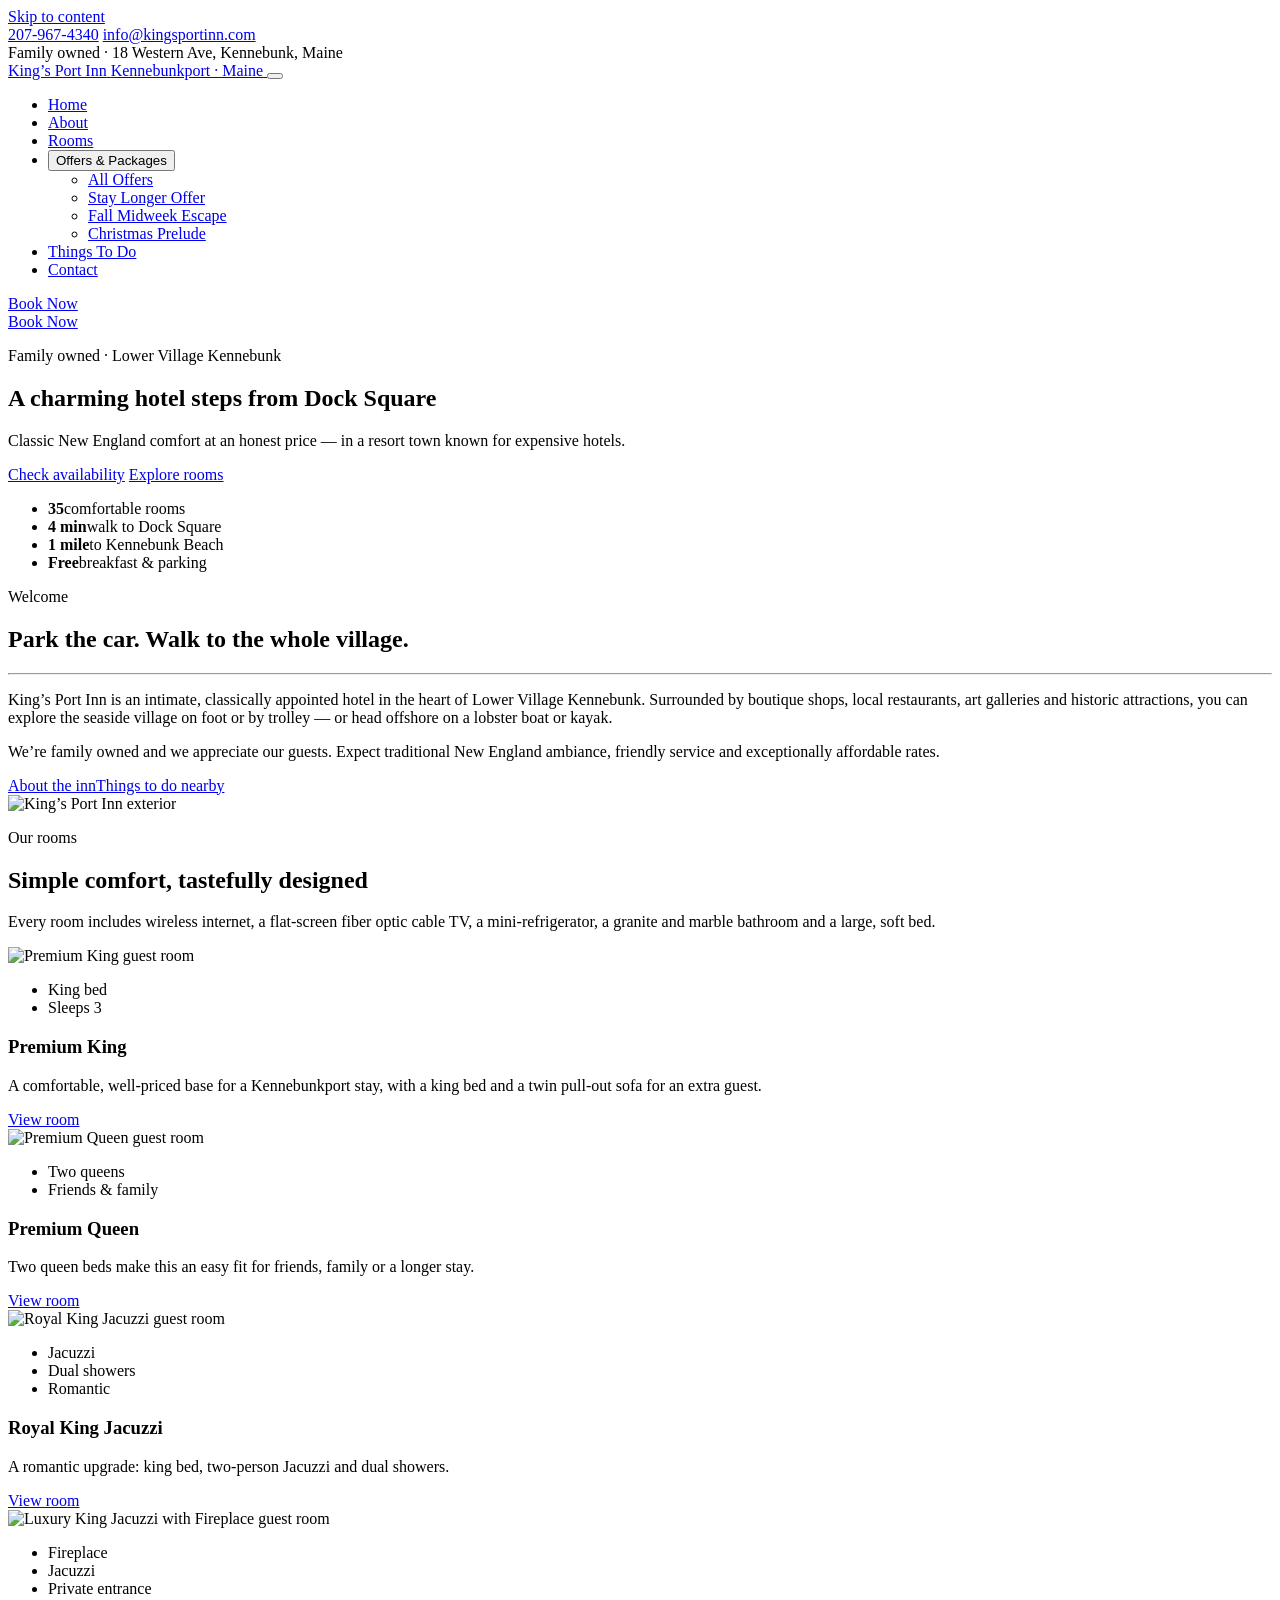
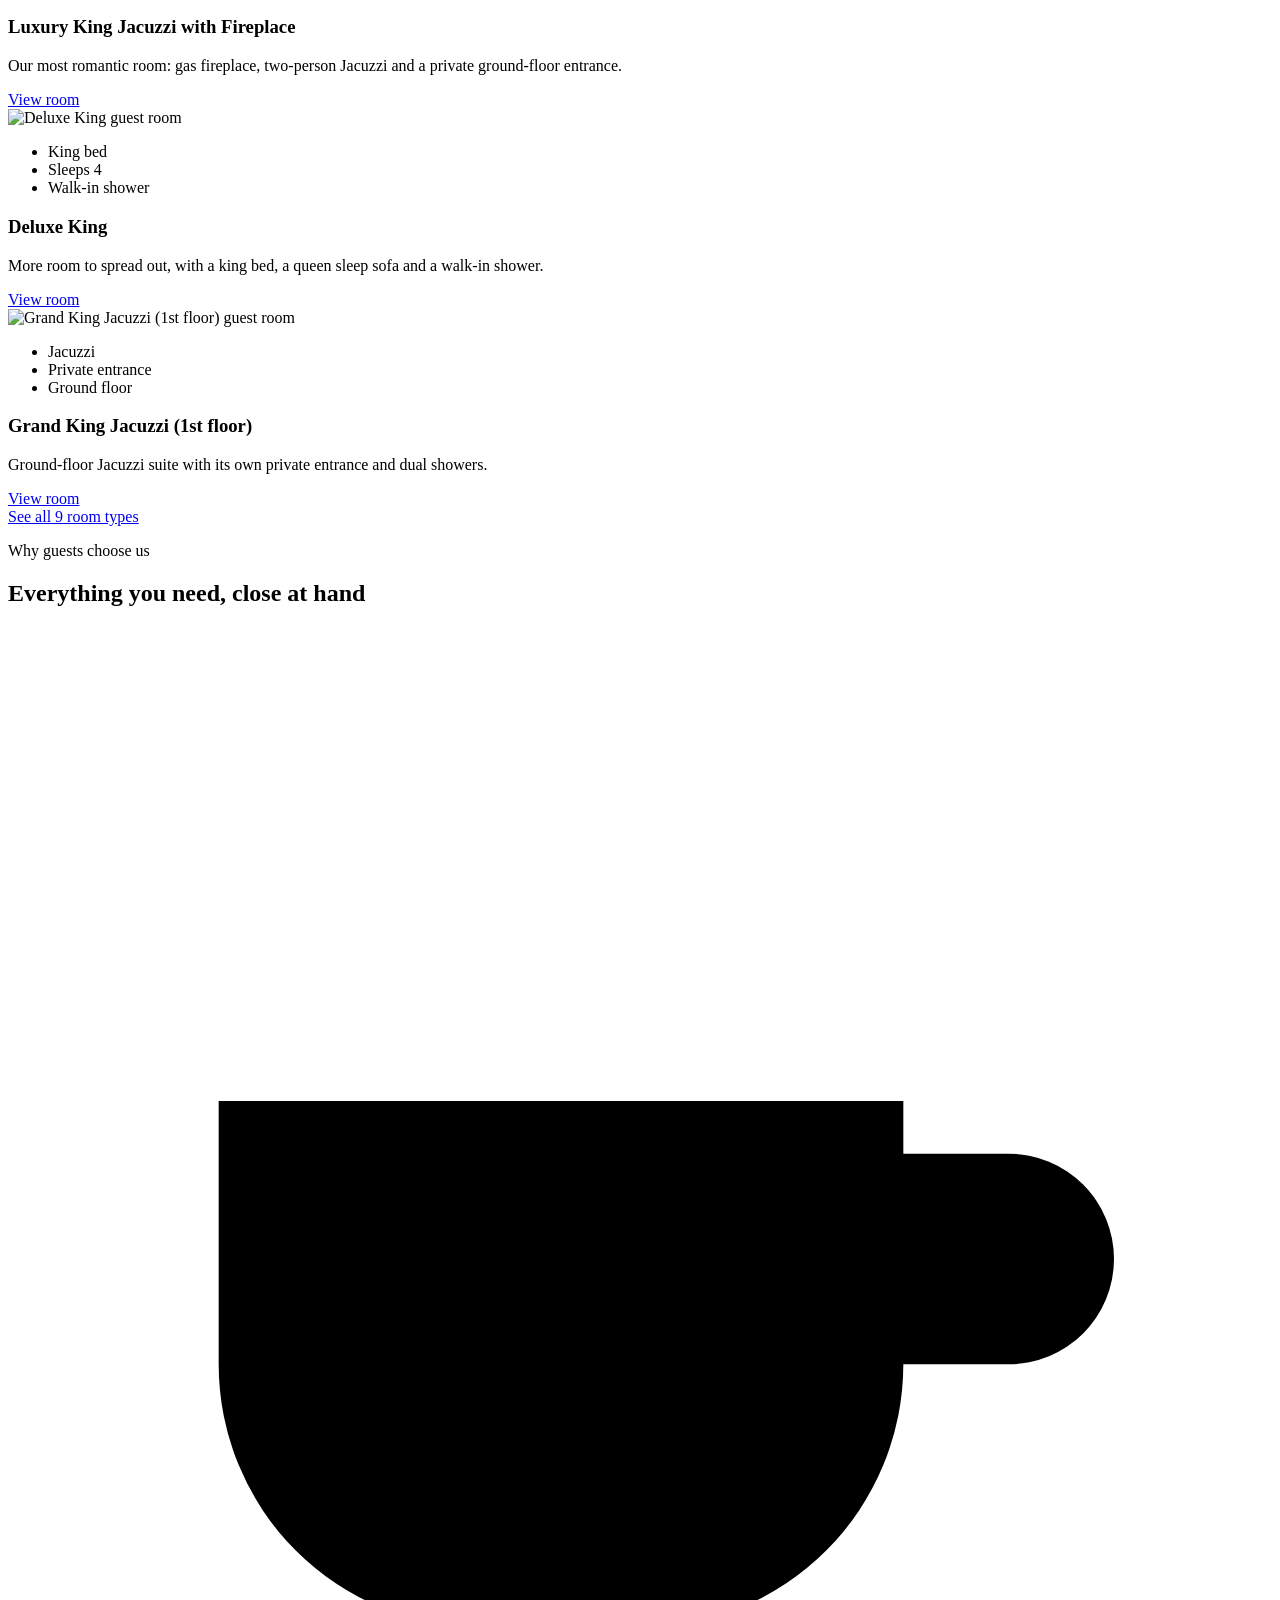
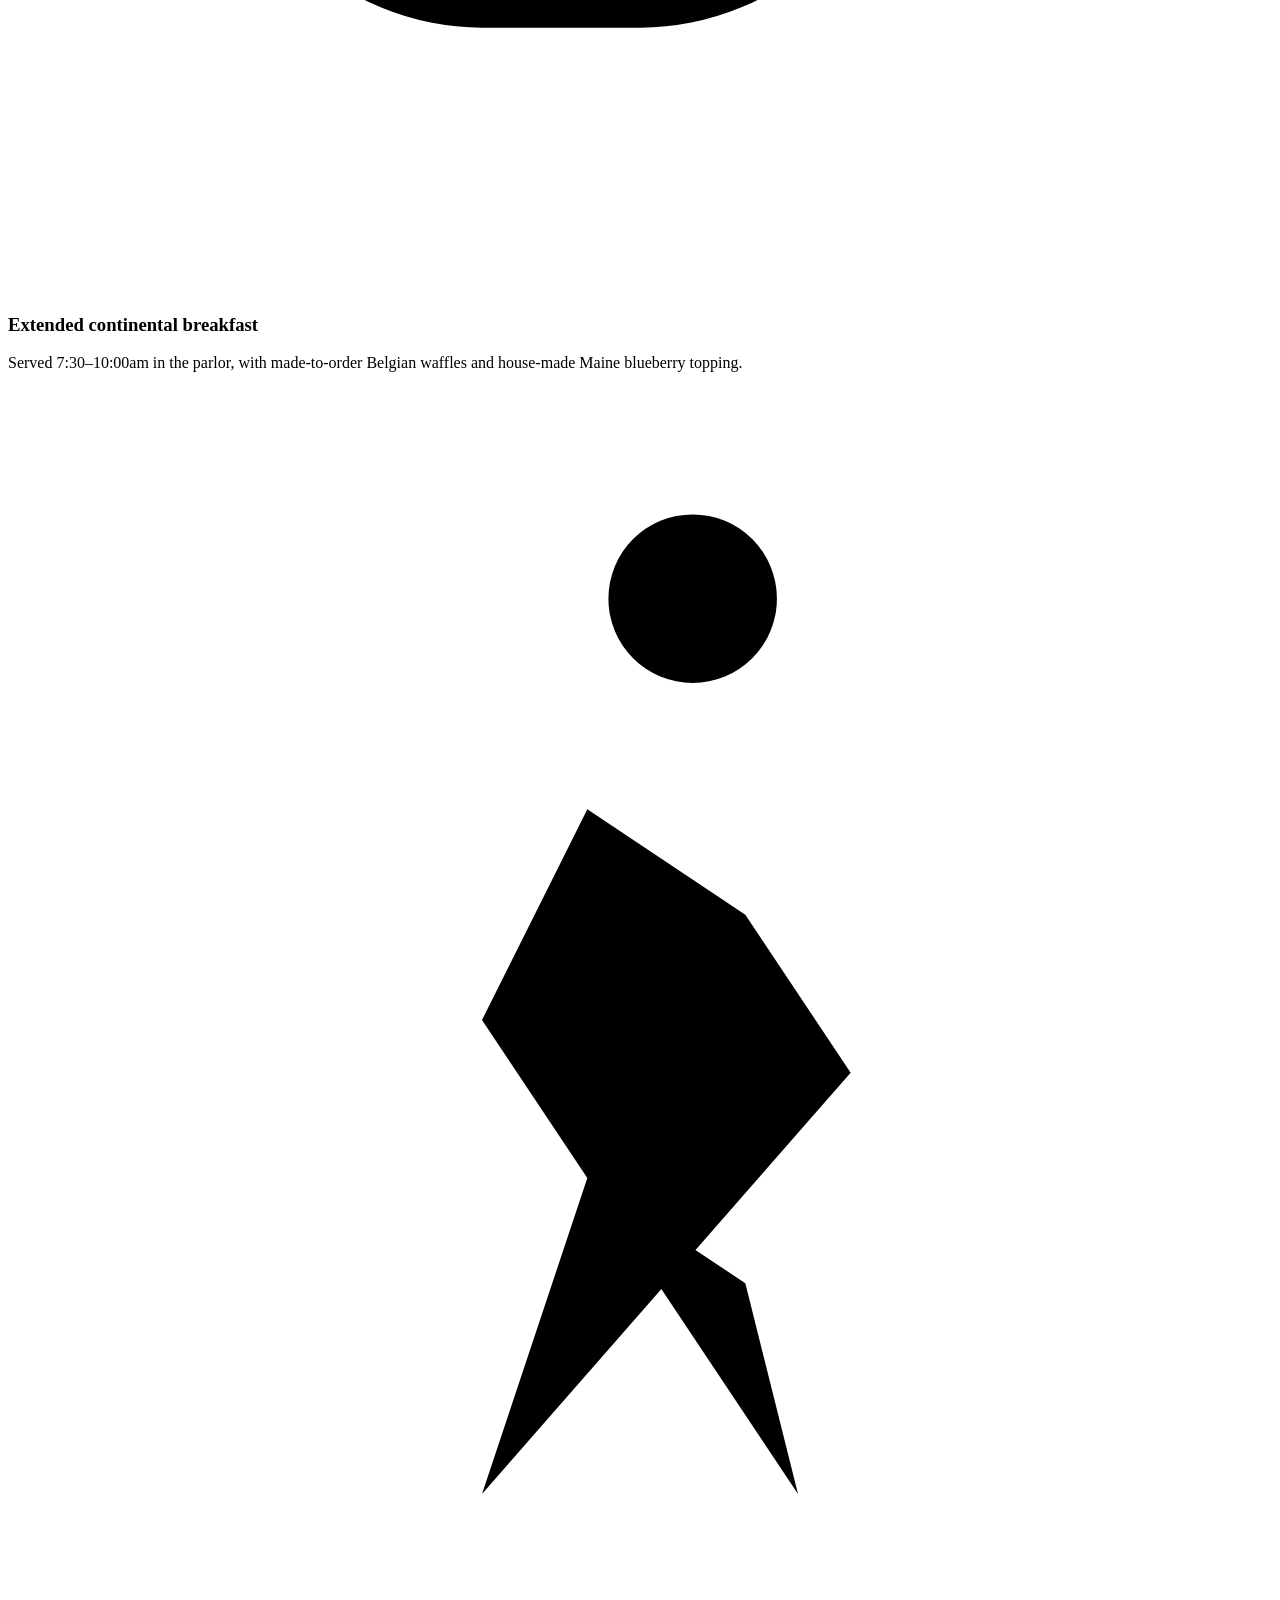
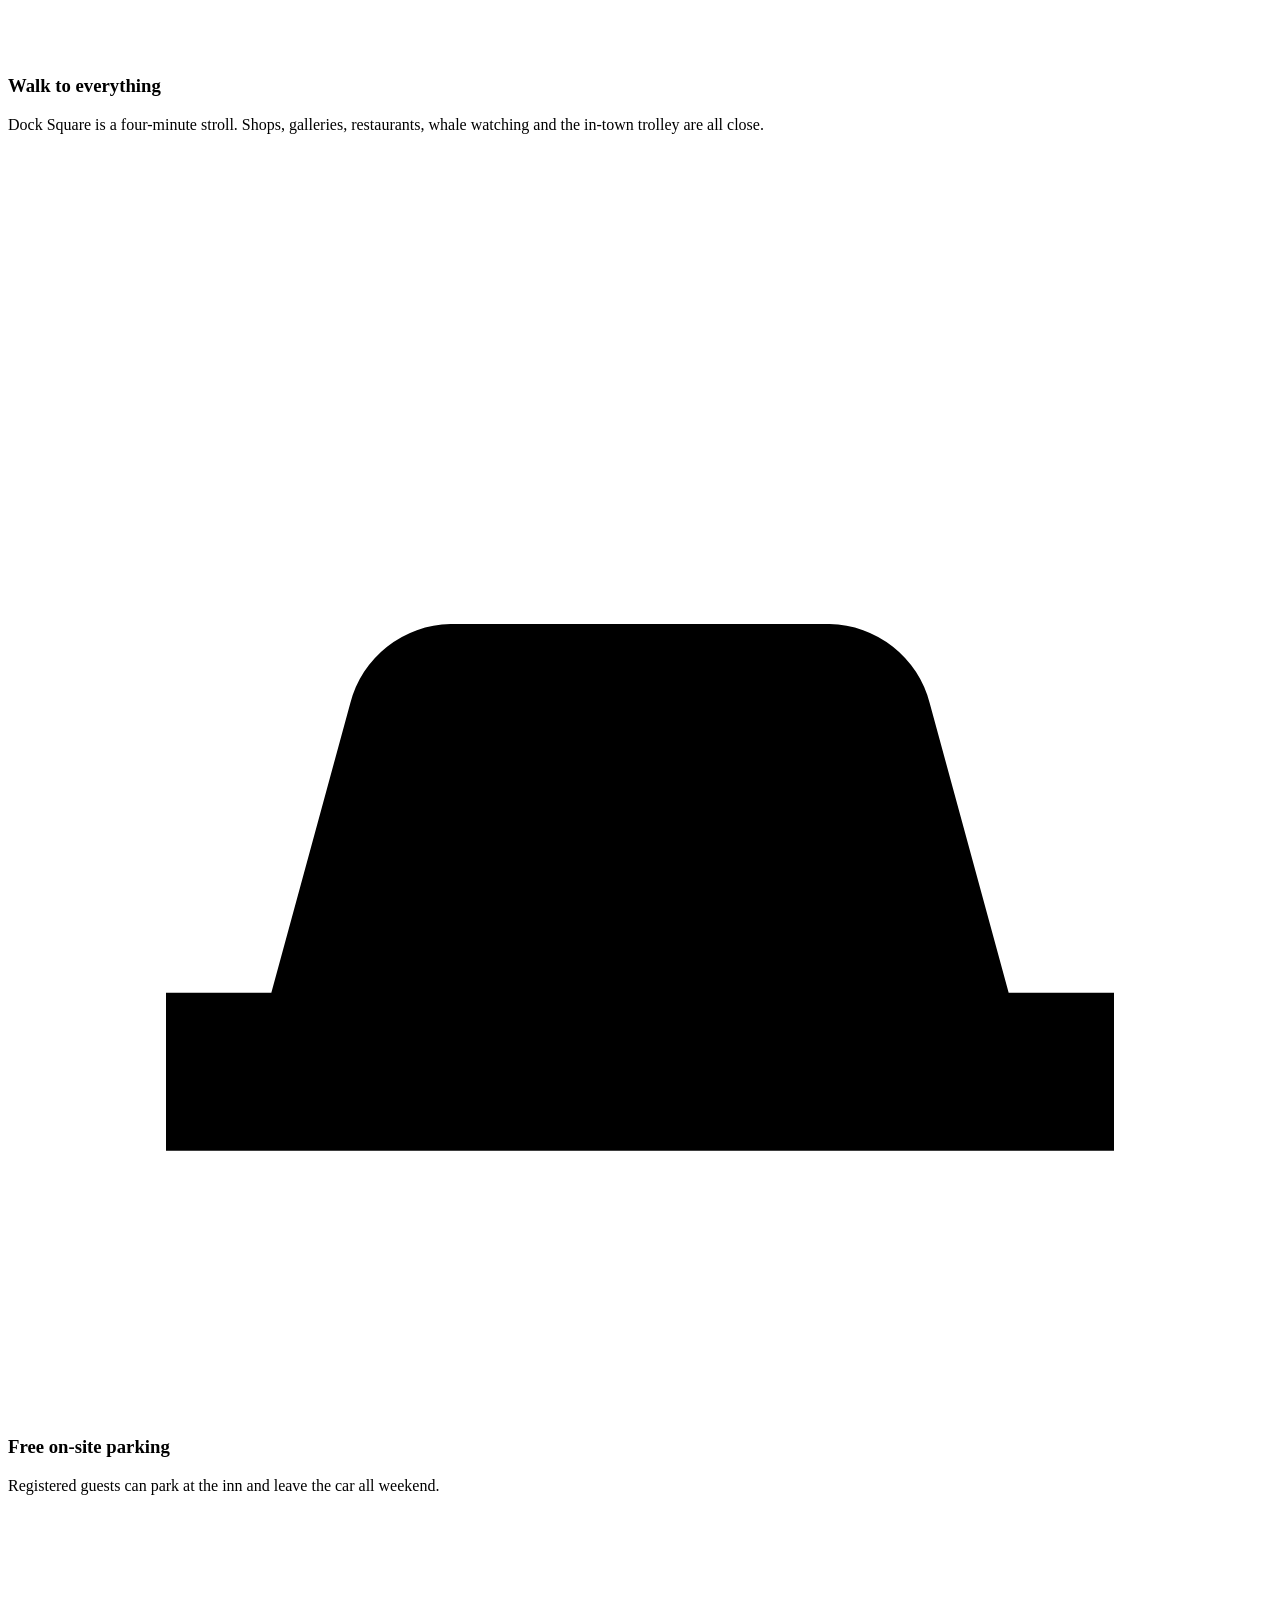
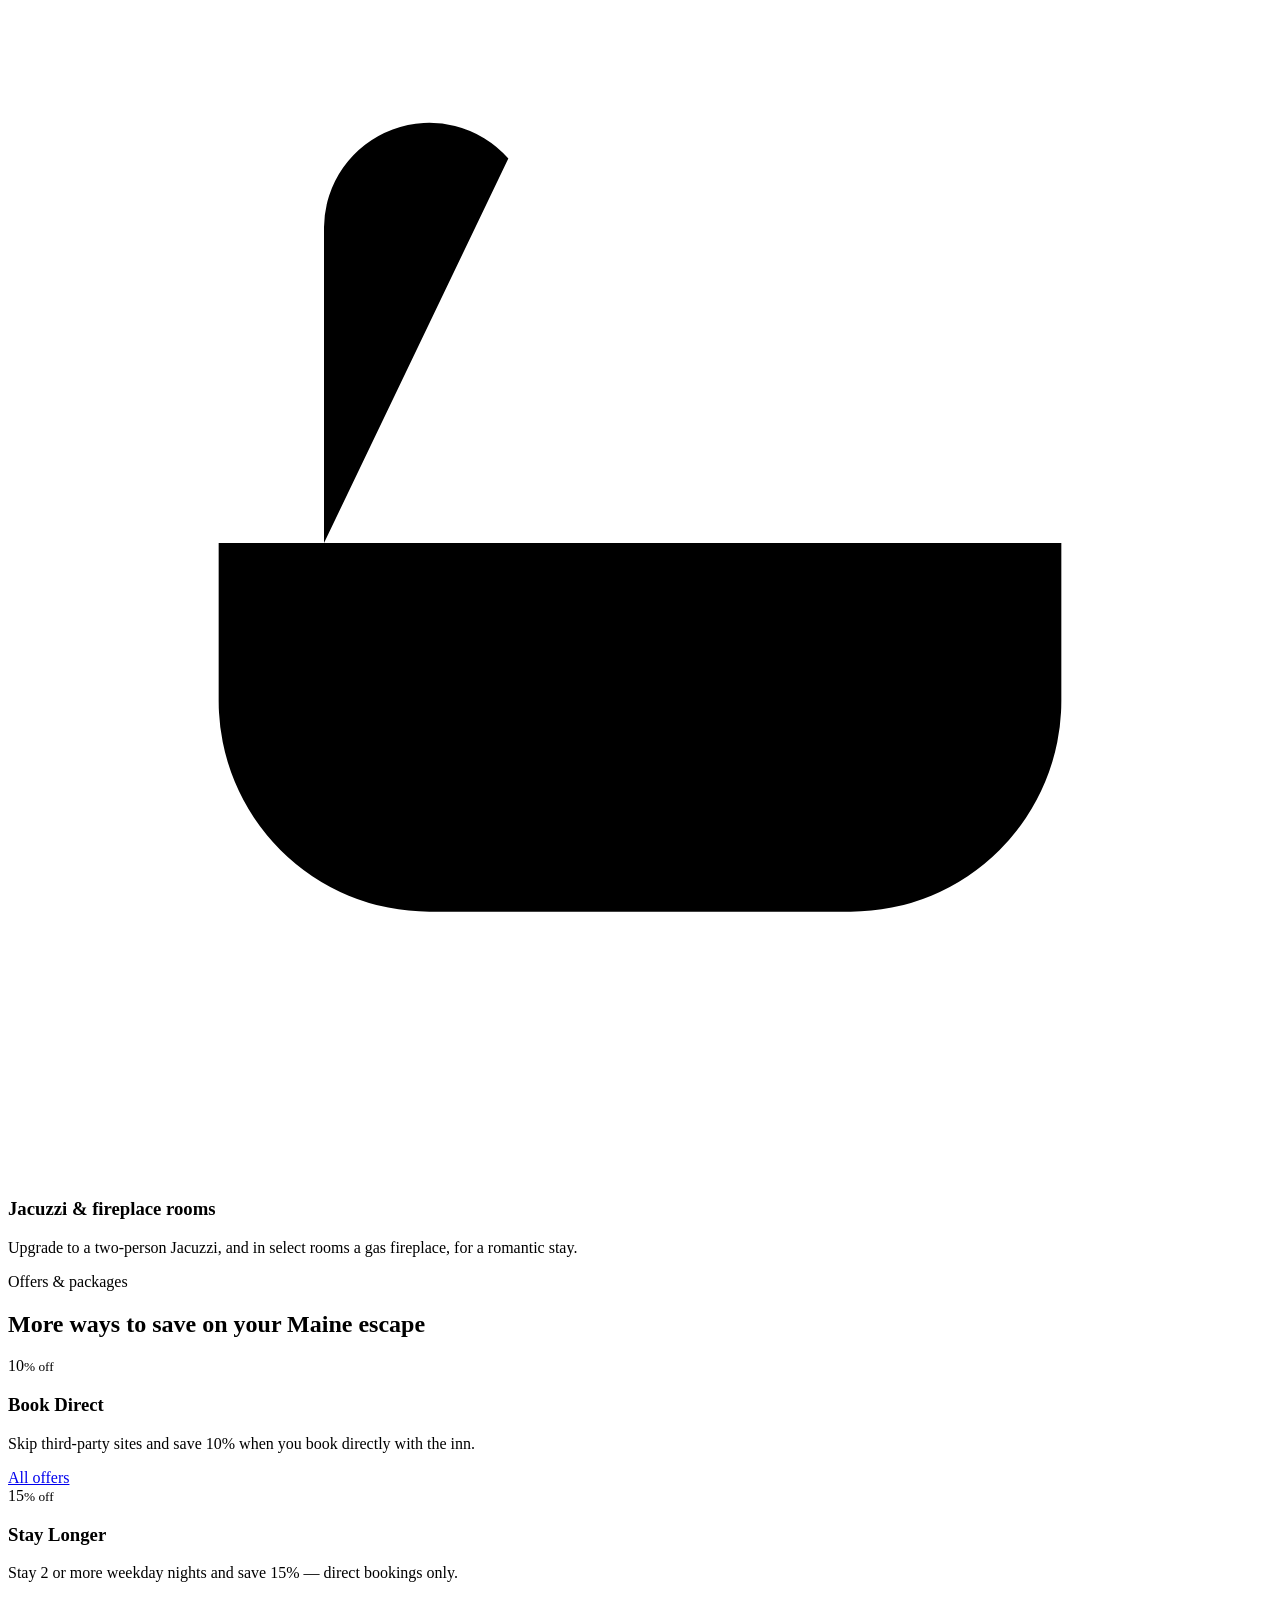
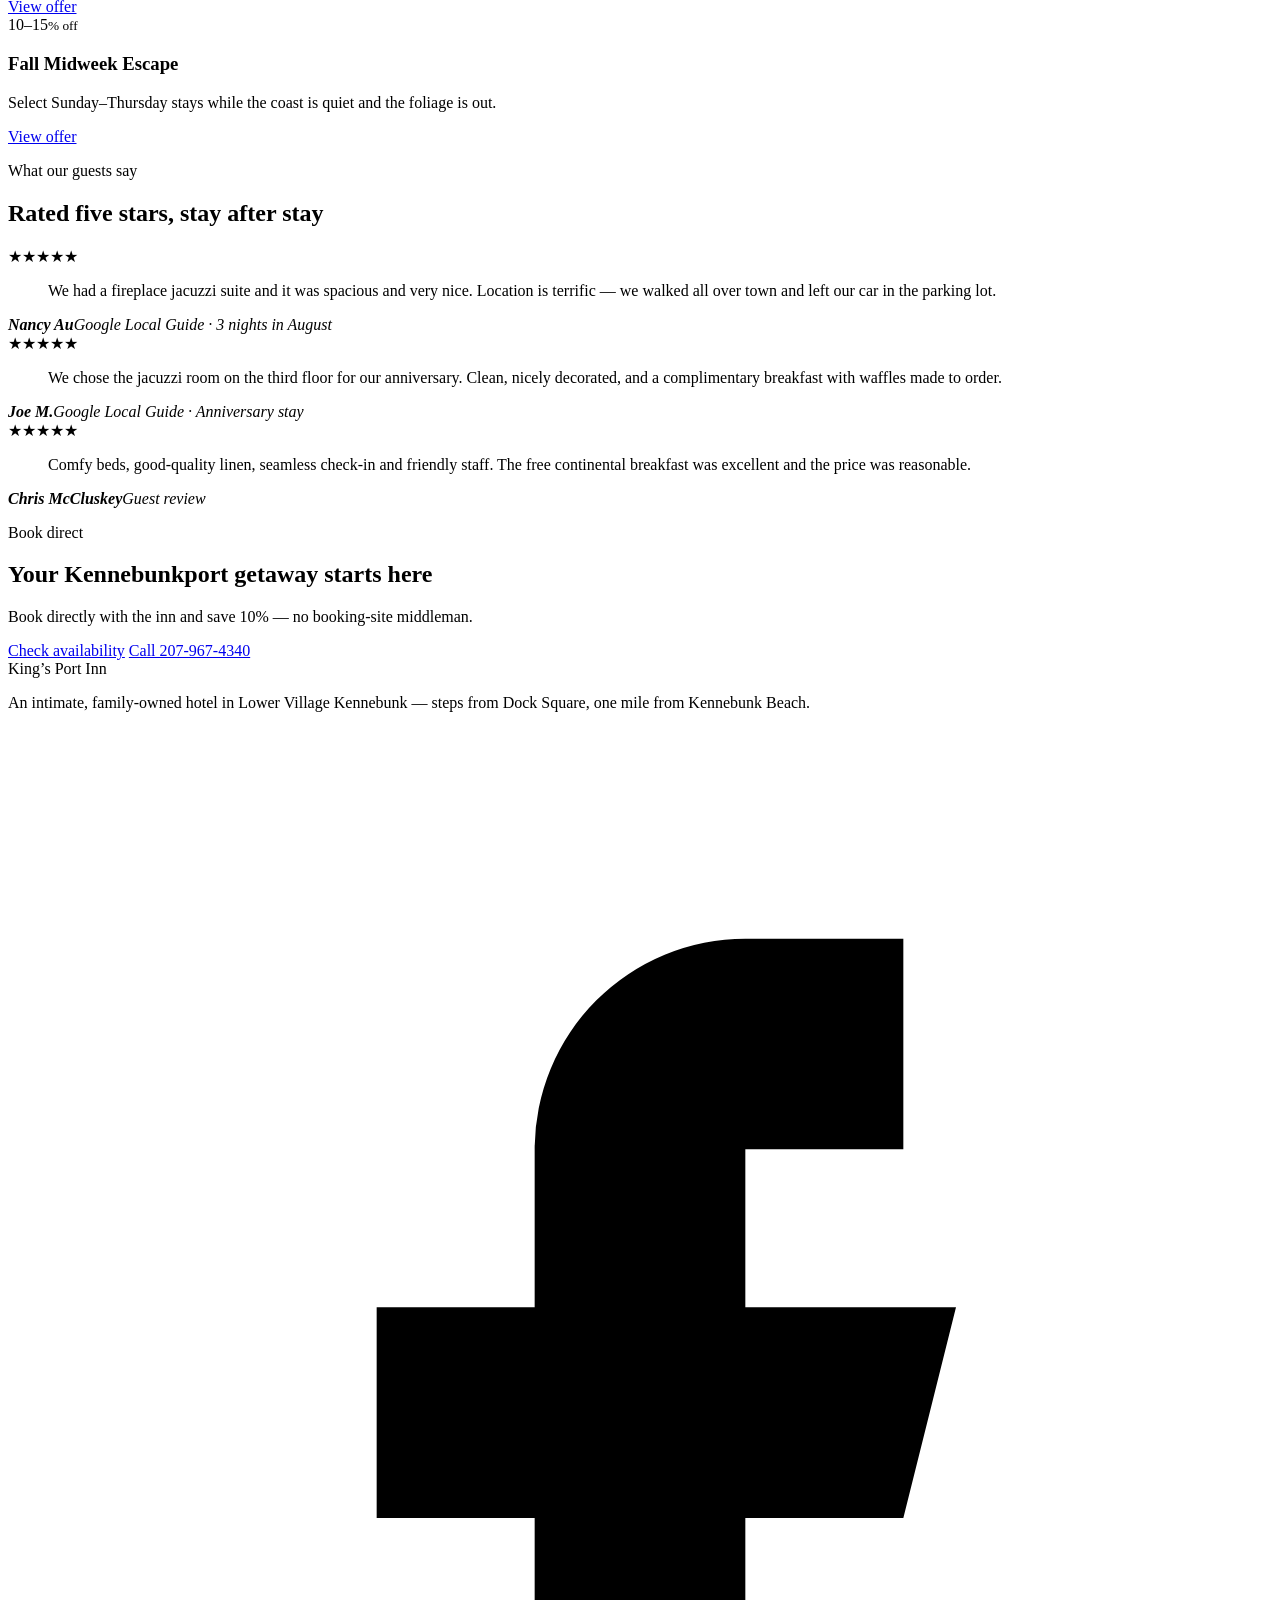
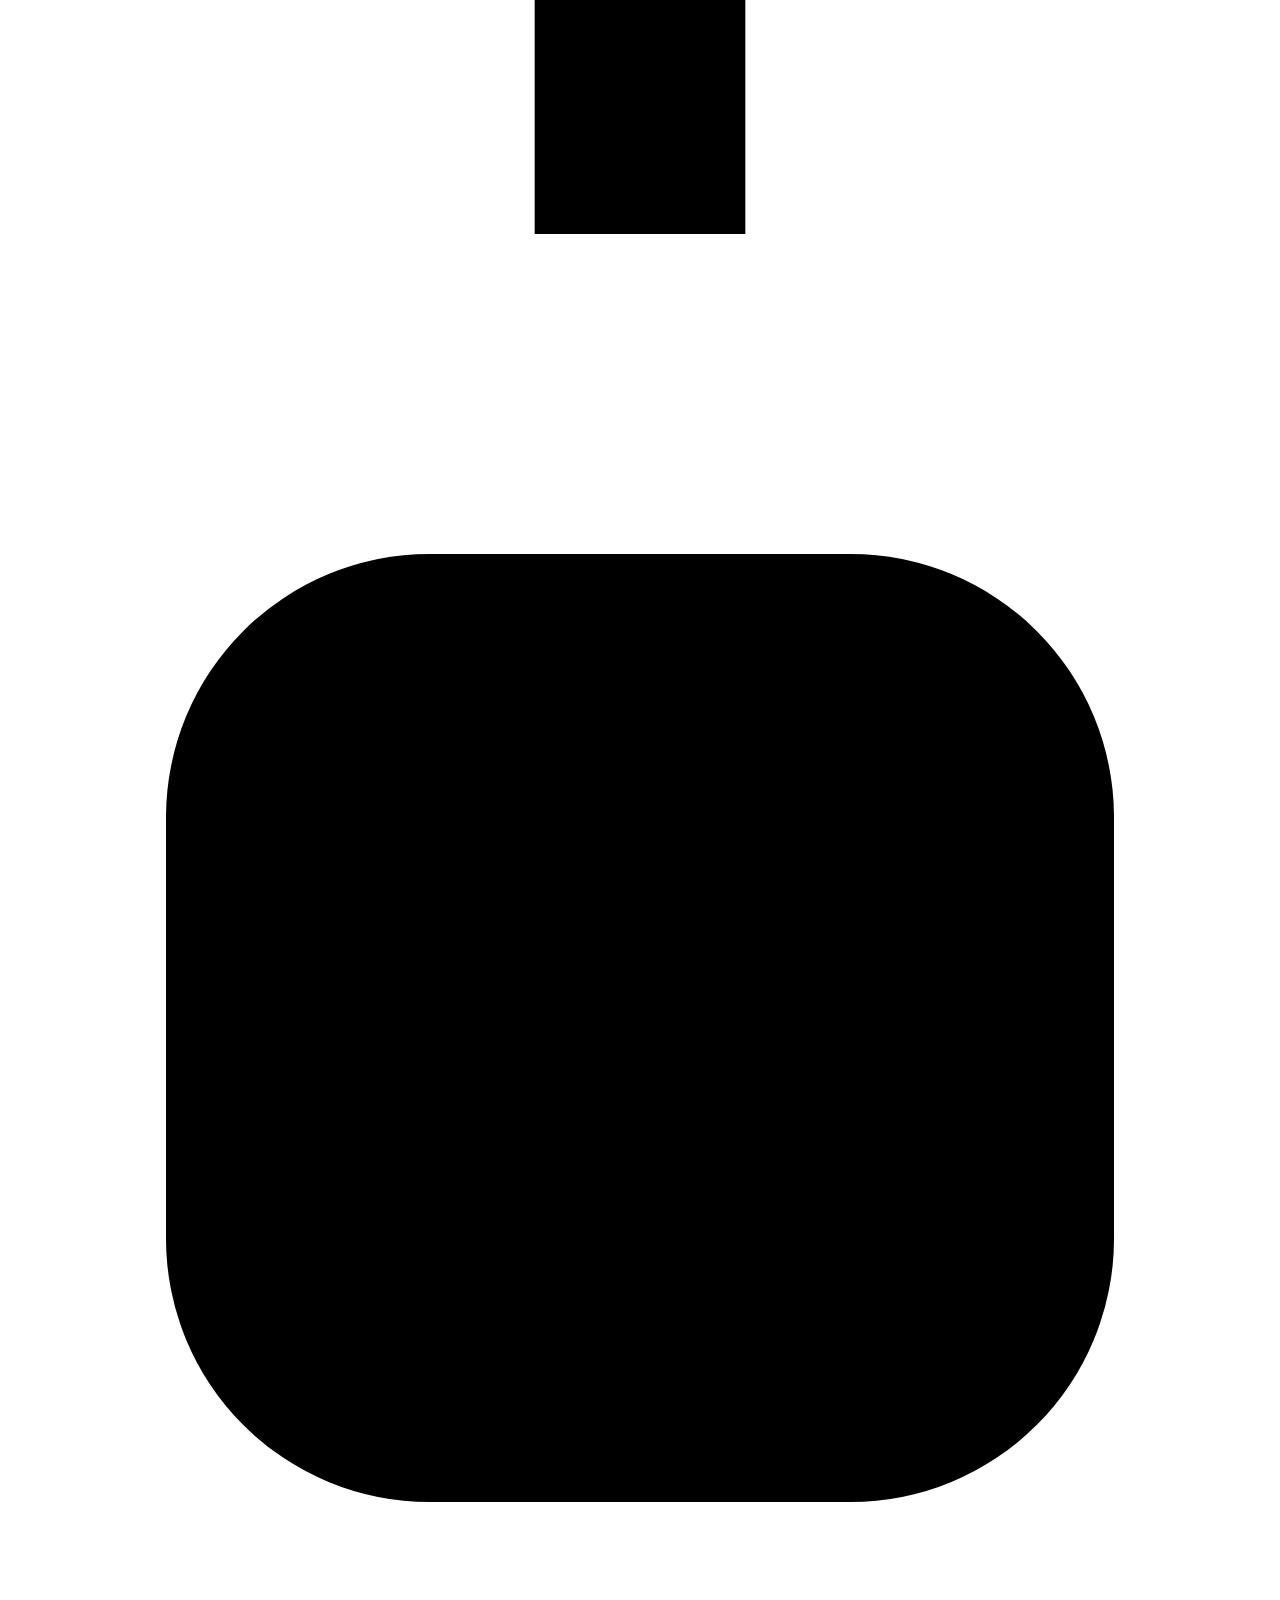
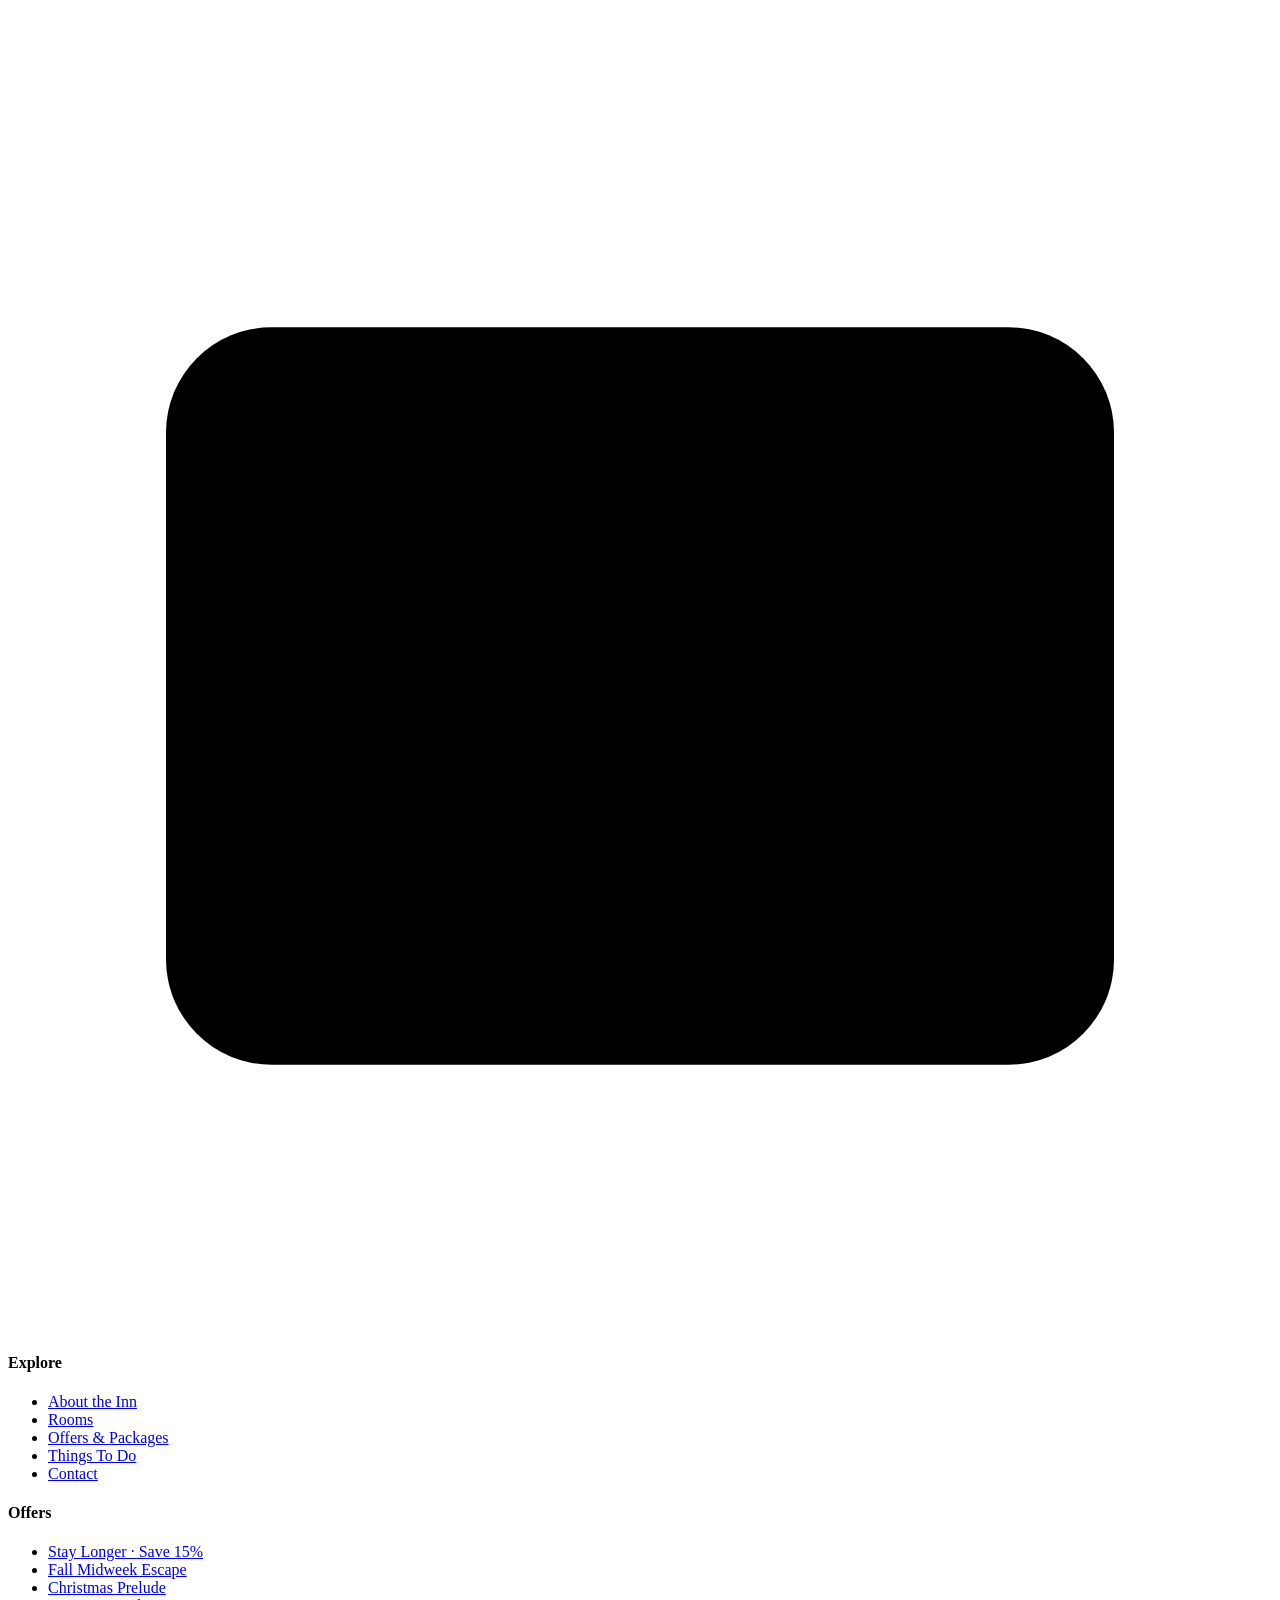
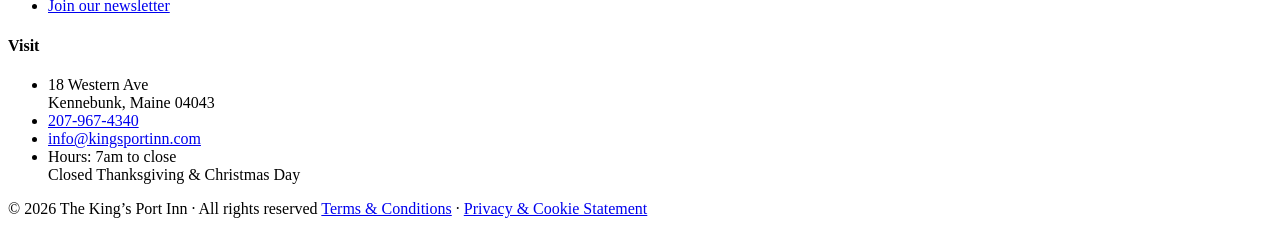
==== index.html @ ef5f0ff1 "Add files via upload" ====
<!doctype html>
<html lang="en">
<head>
<meta charset="utf-8">
<meta name="viewport" content="width=device-width, initial-scale=1, viewport-fit=cover">
<title>King’s Port Inn | Kennebunkport’s Charming Hotel</title>
<meta name="description" content="Cozy, family-owned hotel in Kennebunk, Maine — steps from Dock Square and one mile from the beach. Book direct and save 10%.">
<meta property="og:type" content="website">
<meta property="og:title" content="King’s Port Inn | Kennebunkport’s Charming Hotel">
<meta property="og:description" content="Cozy, family-owned hotel in Kennebunk, Maine — steps from Dock Square and one mile from the beach. Book direct and save 10%.">
<meta property="og:image" content="https://irp.cdn-website.com/731de917/dms3rep/multi/opt/318135925_655693882921466_4861542897009323347_n-1920w.jpg">
<meta name="theme-color" content="#0f2438">
<link rel="icon" href="data:image/svg+xml,%3Csvg xmlns='http://www.w3.org/2000/svg' viewBox='0 0 64 64'%3E%3Crect width='64' height='64' rx='14' fill='%230f2438'/%3E%3Ctext x='32' y='43' font-family='Georgia,serif' font-size='34' font-weight='700' text-anchor='middle' fill='%23c99d5c'%3EK%3C/text%3E%3C/svg%3E">
<link rel="preconnect" href="https://fonts.googleapis.com">
<link rel="preconnect" href="https://fonts.gstatic.com" crossorigin>
<link href="https://fonts.googleapis.com/css2?family=Cormorant+Garamond:wght@500;600;700&family=Inter:wght@400;500;600&display=swap" rel="stylesheet">
<link rel="stylesheet" href="assets/css/style.css">
<script type="application/ld+json">{"@context":"https://schema.org","@type":"Hotel","name":"King's Port Inn","address":{"@type":"PostalAddress","streetAddress":"18 Western Ave","addressLocality":"Kennebunk","addressRegion":"ME","postalCode":"04043","addressCountry":"US"},"telephone":"207-967-4340","email":"info@kingsportinn.com","image":"https://irp.cdn-website.com/731de917/dms3rep/multi/opt/318135925_655693882921466_4861542897009323347_n-1920w.jpg","url":"https://www.kingsportinn.com/"}</script>
</head>
<body>
<a class="skip-link" href="#main">Skip to content</a>
<header class="site-header">
  <div class="topbar"><div class="container">
    <div class="topbar-contact">
      <a href="tel:207-967-4340">207-967-4340</a>
      <a href="mailto:info@kingsportinn.com">info@kingsportinn.com</a>
    </div>
    <span class="topbar-note">Family owned · 18 Western Ave, Kennebunk, Maine</span>
  </div></div>
  <div class="container header-main">
    <a class="brand" href="index.html" aria-label="King's Port Inn home">
      <span class="brand-name">King’s Port Inn</span>
      <span class="brand-sub">Kennebunkport · Maine</span>
    </a>
    <button class="nav-toggle" type="button" aria-expanded="false" aria-controls="site-nav" aria-label="Menu"><span></span></button>
    <nav class="nav" id="site-nav" aria-label="Main">
      <ul class="nav-list"><li><a href="index.html" aria-current="page">Home</a></li><li><a href="about.html">About</a></li><li><a href="rooms.html">Rooms</a></li><li class="has-sub">
        <button type="button" aria-expanded="false" aria-haspopup="true">Offers & Packages<span class="caret"></span></button>
        <ul class="sub"><li><a href="offers.html">All Offers</a></li><li><a href="stay-longer-offer.html">Stay Longer Offer</a></li><li><a href="fall-midweek-escape.html">Fall Midweek Escape</a></li><li><a href="christmas-prelude.html">Christmas Prelude</a></li></ul>
      </li><li><a href="local-area-activities.html">Things To Do</a></li><li><a href="contact.html">Contact</a></li></ul>
      <a class="btn nav-cta-mobile" href="https://hotels.cloudbeds.com/reservation/W1V6ap">Book Now</a>
    </nav>
    <a class="btn header-cta header-cta--desktop" href="https://hotels.cloudbeds.com/reservation/W1V6ap">Book Now</a>
  </div>
</header>
<main id="main">

<section class="hero" style="--hero-img:url('https://irp.cdn-website.com/731de917/dms3rep/multi/opt/318135925_655693882921466_4861542897009323347_n-1920w.jpg')">
  <div class="container hero-inner">
    <p class="eyebrow eyebrow--light">Family owned · Lower Village Kennebunk</p>
    <h1>A charming hotel steps from Dock Square</h1>
    <p class="lead">Classic New England comfort at an honest price — in a resort town known for expensive hotels.</p>
    <div class="btn-row">
      <a class="btn" href="https://hotels.cloudbeds.com/reservation/W1V6ap">Check availability</a>
      <a class="btn btn--ghost" href="rooms.html">Explore rooms</a>
    </div>
  </div>
  <ul class="hero-facts">
    <li><strong>35</strong>comfortable rooms</li>
    <li><strong>4 min</strong>walk to Dock Square</li>
    <li><strong>1 mile</strong>to Kennebunk Beach</li>
    <li><strong>Free</strong>breakfast &amp; parking</li>
  </ul>
</section>

<section class="section">
  <div class="container split">
    <div class="reveal">
      <p class="eyebrow">Welcome</p>
      <h2>Park the car. Walk to the whole village.</h2>
      <hr class="rule">
      <p class="lead">King’s Port Inn is an intimate, classically appointed hotel in the heart of Lower Village Kennebunk. Surrounded by boutique shops, local restaurants, art galleries and historic attractions, you can explore the seaside village on foot or by trolley — or head offshore on a lobster boat or kayak.</p>
      <p>We’re family owned and we appreciate our guests. Expect traditional New England ambiance, friendly service and exceptionally affordable rates.</p>
      <div class="btn-row"><a class="btn btn--dark" href="about.html">About the inn</a><a class="link-arrow" href="local-area-activities.html" style="align-self:center">Things to do nearby</a></div>
    </div>
    <div class="frame reveal"><img src="https://irp.cdn-website.com/731de917/dms3rep/multi/opt/New-Kings-Port-Inn-+Front-1-1920w.jpg" alt="King’s Port Inn exterior" loading="lazy"></div>
  </div>
</section>

<section class="section section--sand">
  <div class="container">
    <div class="section-head center reveal">
      <p class="eyebrow">Our rooms</p>
      <h2>Simple comfort, tastefully designed</h2>
      <p class="lead">Every room includes wireless internet, a flat-screen fiber optic cable TV, a mini-refrigerator, a granite and marble bathroom and a large, soft bed.</p>
    </div>
    <div class="grid grid--3">
      
      <article class="card reveal">
        <div class="card-img"><img src="https://irp.cdn-website.com/731de917/dms3rep/multi/opt/Premium+King+2-1920w.jpg" alt="Premium King guest room" loading="lazy"></div>
        <div class="card-body">
          <ul class="tag-row"><li class="tag">King bed</li><li class="tag">Sleeps 3</li></ul>
          <h3>Premium King</h3>
          <p>A comfortable, well-priced base for a Kennebunkport stay, with a king bed and a twin pull-out sofa for an extra guest.</p>
          <a class="link-arrow" href="rooms.html#premium-king">View room</a>
        </div>
      </article>
      <article class="card reveal">
        <div class="card-img"><img src="https://irp.cdn-website.com/731de917/dms3rep/multi/opt/Premium+Queen+1-1920w.jpg" alt="Premium Queen guest room" loading="lazy"></div>
        <div class="card-body">
          <ul class="tag-row"><li class="tag">Two queens</li><li class="tag">Friends & family</li></ul>
          <h3>Premium Queen</h3>
          <p>Two queen beds make this an easy fit for friends, family or a longer stay.</p>
          <a class="link-arrow" href="rooms.html#premium-queen">View room</a>
        </div>
      </article>
      <article class="card reveal">
        <div class="card-img"><img src="https://irp.cdn-website.com/731de917/dms3rep/multi/opt/IMG_4727.jpg+rks-1920w.jpg" alt="Royal King Jacuzzi guest room" loading="lazy"></div>
        <div class="card-body">
          <ul class="tag-row"><li class="tag">Jacuzzi</li><li class="tag">Dual showers</li><li class="tag">Romantic</li></ul>
          <h3>Royal King Jacuzzi</h3>
          <p>A romantic upgrade: king bed, two-person Jacuzzi and dual showers.</p>
          <a class="link-arrow" href="rooms.html#royal-king-jacuzzi">View room</a>
        </div>
      </article>
      <article class="card reveal">
        <div class="card-img"><img src="https://irp.cdn-website.com/731de917/dms3rep/multi/opt/20220613_122837.jpgrs-1920w.jpg" alt="Luxury King Jacuzzi with Fireplace guest room" loading="lazy"></div>
        <div class="card-body">
          <ul class="tag-row"><li class="tag">Fireplace</li><li class="tag">Jacuzzi</li><li class="tag">Private entrance</li></ul>
          <h3>Luxury King Jacuzzi with Fireplace</h3>
          <p>Our most romantic room: gas fireplace, two-person Jacuzzi and a private ground-floor entrance.</p>
          <a class="link-arrow" href="rooms.html#luxury-king-jacuzzi-fireplace">View room</a>
        </div>
      </article>
      <article class="card reveal">
        <div class="card-img"><img src="https://irp.cdn-website.com/731de917/dms3rep/multi/opt/IMG_5887.HEICdeluxe_king-1920w.jpg" alt="Deluxe King guest room" loading="lazy"></div>
        <div class="card-body">
          <ul class="tag-row"><li class="tag">King bed</li><li class="tag">Sleeps 4</li><li class="tag">Walk-in shower</li></ul>
          <h3>Deluxe King</h3>
          <p>More room to spread out, with a king bed, a queen sleep sofa and a walk-in shower.</p>
          <a class="link-arrow" href="rooms.html#deluxe-king">View room</a>
        </div>
      </article>
      <article class="card reveal">
        <div class="card-img"><img src="https://irp.cdn-website.com/731de917/dms3rep/multi/opt/grand+king+100-1920w.jpg" alt="Grand King Jacuzzi (1st floor) guest room" loading="lazy"></div>
        <div class="card-body">
          <ul class="tag-row"><li class="tag">Jacuzzi</li><li class="tag">Private entrance</li><li class="tag">Ground floor</li></ul>
          <h3>Grand King Jacuzzi (1st floor)</h3>
          <p>Ground-floor Jacuzzi suite with its own private entrance and dual showers.</p>
          <a class="link-arrow" href="rooms.html#grand-king-jacuzzi-1">View room</a>
        </div>
      </article>
    </div>
    <div class="center btn-row reveal"><a class="btn btn--outline" href="rooms.html">See all 9 room types</a></div>
  </div>
</section>

<section class="section">
  <div class="container">
    <div class="section-head center reveal">
      <p class="eyebrow">Why guests choose us</p>
      <h2>Everything you need, close at hand</h2>
    </div>
    <div class="grid grid--4">
      <div class="feature reveal"><div class="ico"><svg viewBox="0 0 24 24" aria-hidden="true"><path d="M4 9h13v5a5 5 0 0 1-5 5H9a5 5 0 0 1-5-5V9zM17 10h2a2 2 0 0 1 0 4h-2M8 3v3M12 3v3"/></svg></div><h3>Extended continental breakfast</h3><p>Served 7:30–10:00am in the parlor, with made-to-order Belgian waffles and house-made Maine blueberry topping.</p></div><div class="feature reveal"><div class="ico"><svg viewBox="0 0 24 24" aria-hidden="true"><circle cx="13" cy="4" r="1.6"/><path d="M9 21l2-6-2-3 2-4 3 2 2 3M11 15l3 2 1 4M8 10l-2 3"/></svg></div><h3>Walk to everything</h3><p>Dock Square is a four-minute stroll. Shops, galleries, restaurants, whale watching and the in-town trolley are all close.</p></div><div class="feature reveal"><div class="ico"><svg viewBox="0 0 24 24" aria-hidden="true"><path d="M5 16l1.5-5.5A2 2 0 0 1 8.4 9h7.2a2 2 0 0 1 1.9 1.5L19 16M3 16h18v3H3zM7 19v2M17 19v2"/><circle cx="7.5" cy="16" r=".6"/><circle cx="16.5" cy="16" r=".6"/></svg></div><h3>Free on-site parking</h3><p>Registered guests can park at the inn and leave the car all weekend.</p></div><div class="feature reveal"><div class="ico"><svg viewBox="0 0 24 24" aria-hidden="true"><path d="M4 12h16v3a4 4 0 0 1-4 4H8a4 4 0 0 1-4-4v-3zM6 12V6a2 2 0 0 1 3.5-1.3M7 19l-1 2M17 19l1 2"/></svg></div><h3>Jacuzzi & fireplace rooms</h3><p>Upgrade to a two-person Jacuzzi, and in select rooms a gas fireplace, for a romantic stay.</p></div>
    </div>
  </div>
</section>

<section class="section section--navy">
  <div class="container">
    <div class="section-head reveal">
      <p class="eyebrow">Offers &amp; packages</p>
      <h2>More ways to save on your Maine escape</h2>
    </div>
    <div class="grid grid--3">
      <article class="offer reveal"><div class="offer-badge">10<small>% off</small></div><h3>Book Direct</h3><p>Skip third-party sites and save 10% when you book directly with the inn.</p><a class="link-arrow" href="offers.html">All offers</a></article>
      <article class="offer offer--featured reveal"><div class="offer-badge">15<small>% off</small></div><h3>Stay Longer</h3><p>Stay 2 or more weekday nights and save 15% — direct bookings only.</p><a class="link-arrow" href="stay-longer-offer.html">View offer</a></article>
      <article class="offer reveal"><div class="offer-badge">10–15<small>% off</small></div><h3>Fall Midweek Escape</h3><p>Select Sunday–Thursday stays while the coast is quiet and the foliage is out.</p><a class="link-arrow" href="fall-midweek-escape.html">View offer</a></article>
    </div>
  </div>
</section>

<section class="section">
  <div class="container">
    <div class="section-head center reveal">
      <p class="eyebrow">What our guests say</p>
      <h2>Rated five stars, stay after stay</h2>
    </div>
    <div class="grid grid--3">
      <figure class="quote reveal" style="margin:0"><div class="stars" aria-label="5 stars">★★★★★</div><blockquote>We had a fireplace jacuzzi suite and it was spacious and very nice. Location is terrific — we walked all over town and left our car in the parking lot.</blockquote><cite><strong>Nancy Au</strong>Google Local Guide · 3 nights in August</cite></figure>
      <figure class="quote reveal" style="margin:0"><div class="stars" aria-label="5 stars">★★★★★</div><blockquote>We chose the jacuzzi room on the third floor for our anniversary. Clean, nicely decorated, and a complimentary breakfast with waffles made to order.</blockquote><cite><strong>Joe M.</strong>Google Local Guide · Anniversary stay</cite></figure>
      <figure class="quote reveal" style="margin:0"><div class="stars" aria-label="5 stars">★★★★★</div><blockquote>Comfy beds, good-quality linen, seamless check-in and friendly staff. The free continental breakfast was excellent and the price was reasonable.</blockquote><cite><strong>Chris McCluskey</strong>Guest review</cite></figure>
    </div>
  </div>
</section>

<section class="cta-band">
  <div class="container reveal">
    <p class="eyebrow eyebrow--light">Book direct</p>
    <h2>Your Kennebunkport getaway starts here</h2>
    <p>Book directly with the inn and save 10% — no booking-site middleman.</p>
    <div class="btn-row">
      <a class="btn" href="https://hotels.cloudbeds.com/reservation/W1V6ap">Check availability</a>
      <a class="btn btn--ghost" href="tel:207-967-4340">Call 207-967-4340</a>
    </div>
  </div>
</section>
</main>
<footer class="site-footer">
  <div class="container footer-grid">
    <div class="footer-brand">
      <span class="brand-name">King’s Port Inn</span>
      <p>An intimate, family-owned hotel in Lower Village Kennebunk — steps from Dock Square, one mile from Kennebunk Beach.</p>
      <div class="social">
        <a href="https://facebook.com/kingsportinn" aria-label="Facebook"><svg viewBox="0 0 24 24" aria-hidden="true"><path d="M14 8h3V4h-3a4 4 0 0 0-4 4v3H7v4h3v6h4v-6h3l1-4h-4V8z"/></svg></a>
        <a href="https://instagram.com/explore/locations/542848369/kings-port-inn/" aria-label="Instagram"><svg viewBox="0 0 24 24" aria-hidden="true"><rect x="3" y="3" width="18" height="18" rx="5"/><circle cx="12" cy="12" r="4"/><circle cx="17.5" cy="6.5" r=".6"/></svg></a>
        <a href="mailto:info@kingsportinn.com" aria-label="Email"><svg viewBox="0 0 24 24" aria-hidden="true"><rect x="3" y="5" width="18" height="14" rx="2"/><path d="M3 7l9 6 9-6"/></svg></a>
      </div>
    </div>
    <div>
      <h4>Explore</h4>
      <ul>
        <li><a href="about.html">About the Inn</a></li>
        <li><a href="rooms.html">Rooms</a></li>
        <li><a href="offers.html">Offers &amp; Packages</a></li>
        <li><a href="local-area-activities.html">Things To Do</a></li>
        <li><a href="contact.html">Contact</a></li>
      </ul>
    </div>
    <div>
      <h4>Offers</h4>
      <ul>
        <li><a href="stay-longer-offer.html">Stay Longer · Save 15%</a></li>
        <li><a href="fall-midweek-escape.html">Fall Midweek Escape</a></li>
        <li><a href="christmas-prelude.html">Christmas Prelude</a></li>
        <li><a href="https://www.kingsportinn.com/newsletter-registration">Join our newsletter</a></li>
      </ul>
    </div>
    <div>
      <h4>Visit</h4>
      <ul>
        <li>18 Western Ave<br>Kennebunk, Maine 04043</li>
        <li><a href="tel:207-967-4340">207-967-4340</a></li>
        <li><a href="mailto:info@kingsportinn.com">info@kingsportinn.com</a></li>
        <li>Hours: 7am to close<br>Closed Thanksgiving &amp; Christmas Day</li>
      </ul>
    </div>
  </div>
  <div class="footer-bottom"><div class="container">
    <span>© <span data-year>2026</span> The King’s Port Inn · All rights reserved</span>
    <span><a href="https://www.kingsportinn.com/terms-and-conditions">Terms &amp; Conditions</a> · <a href="https://www.kingsportinn.com/privacy">Privacy &amp; Cookie Statement</a></span>
  </div></div>
</footer>
<script src="assets/js/main.js" defer></script>
</body>
</html>
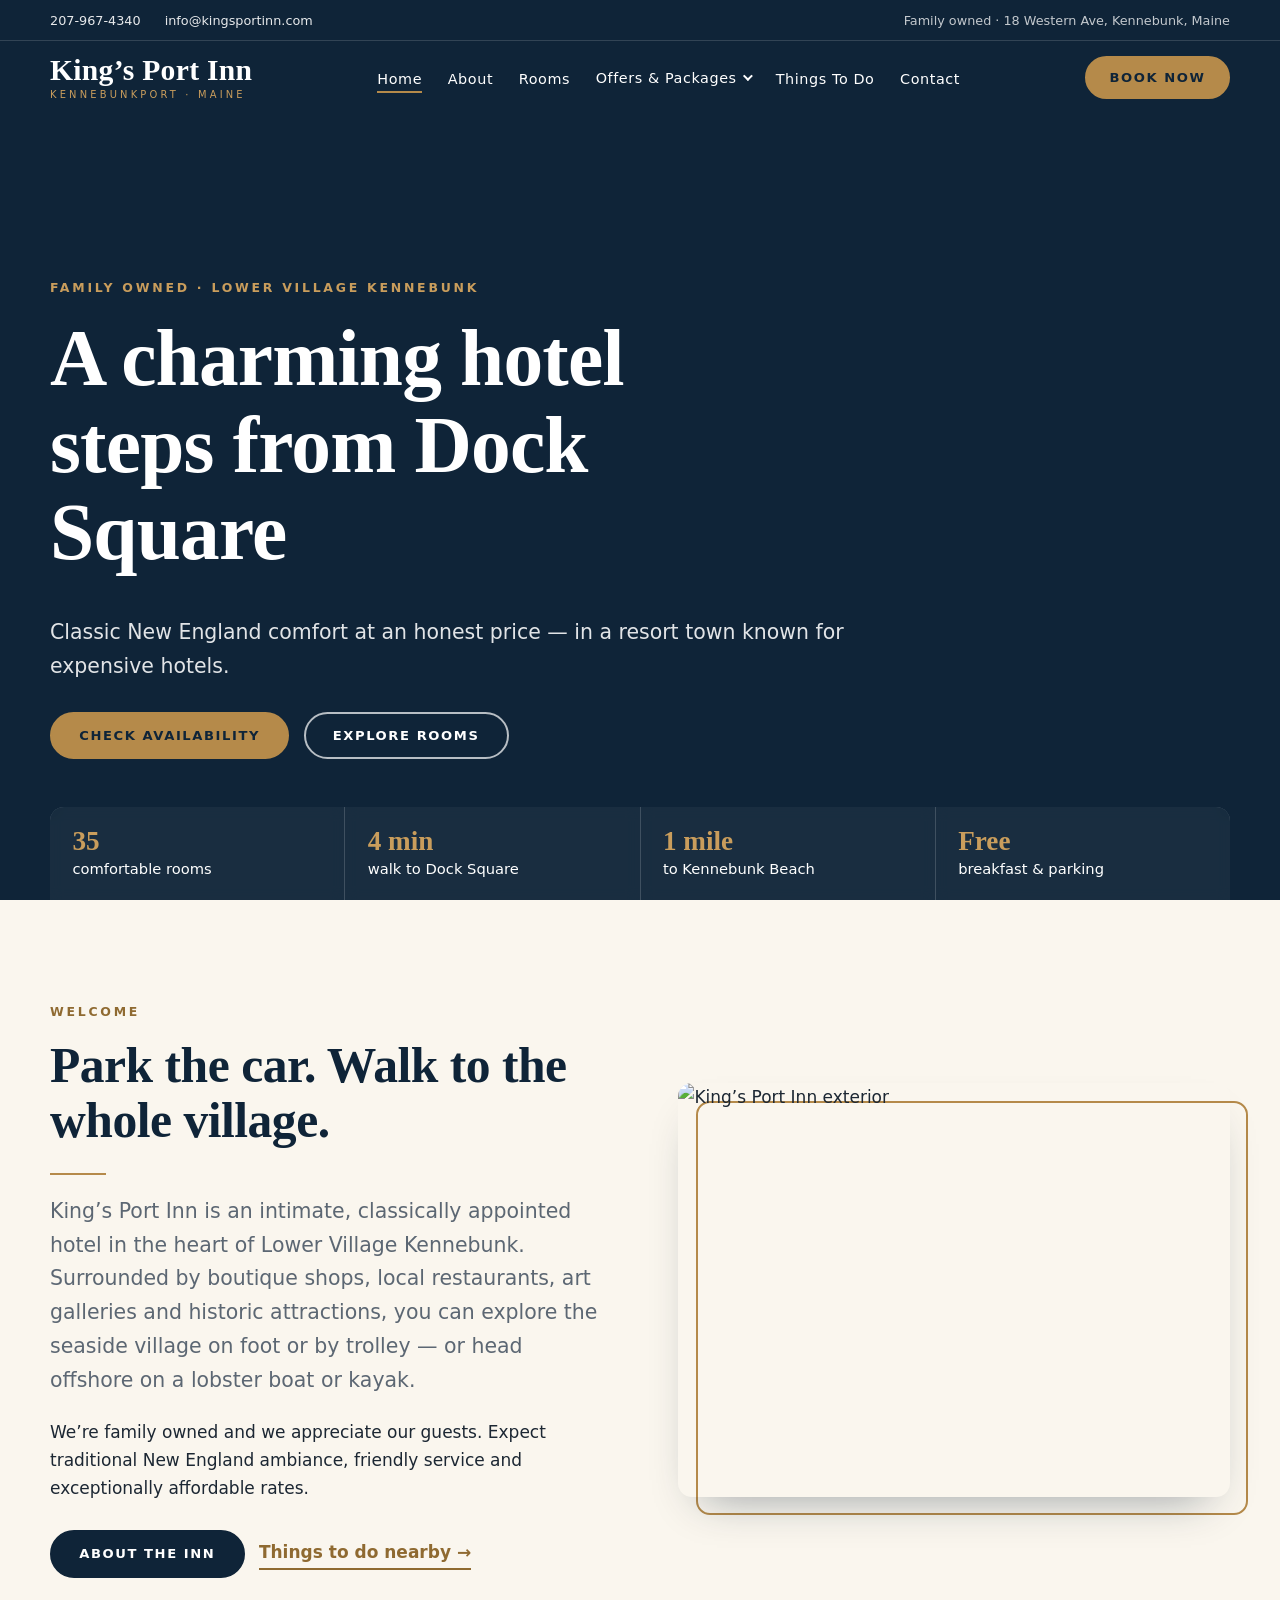
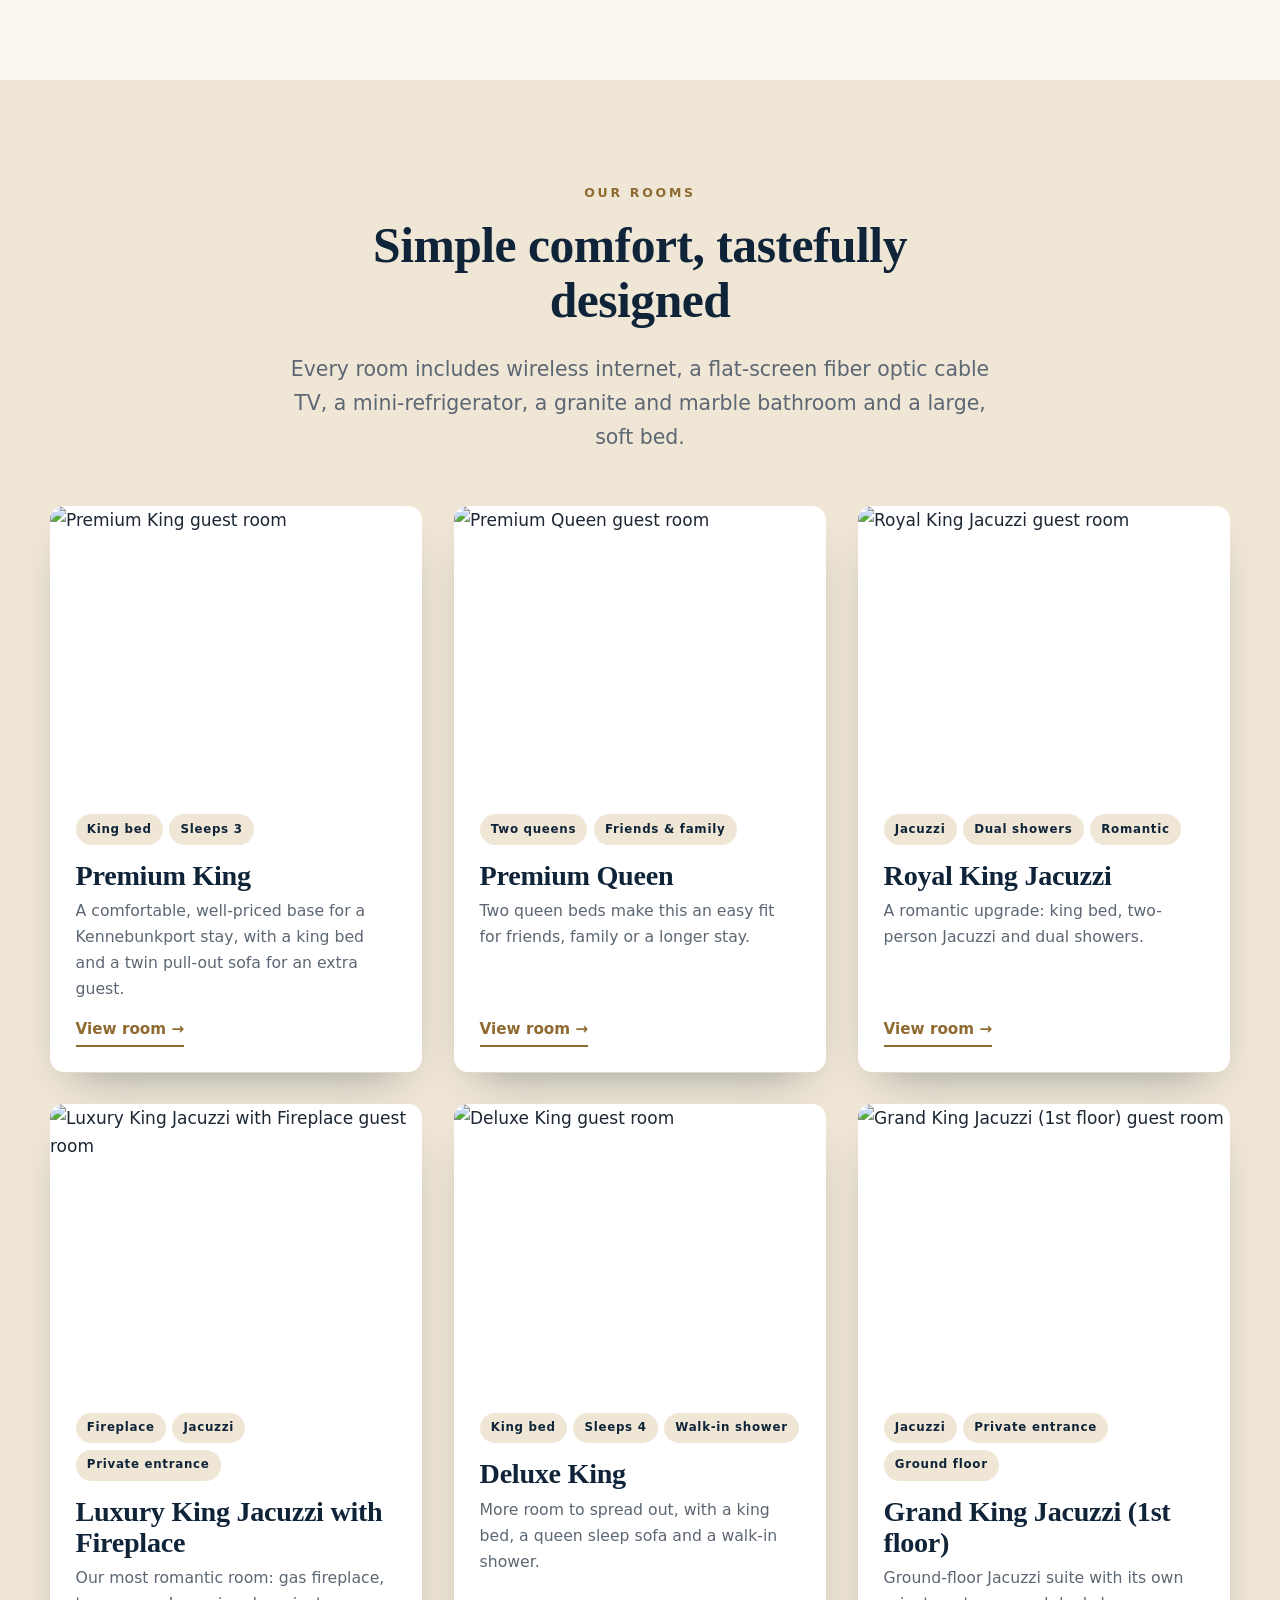
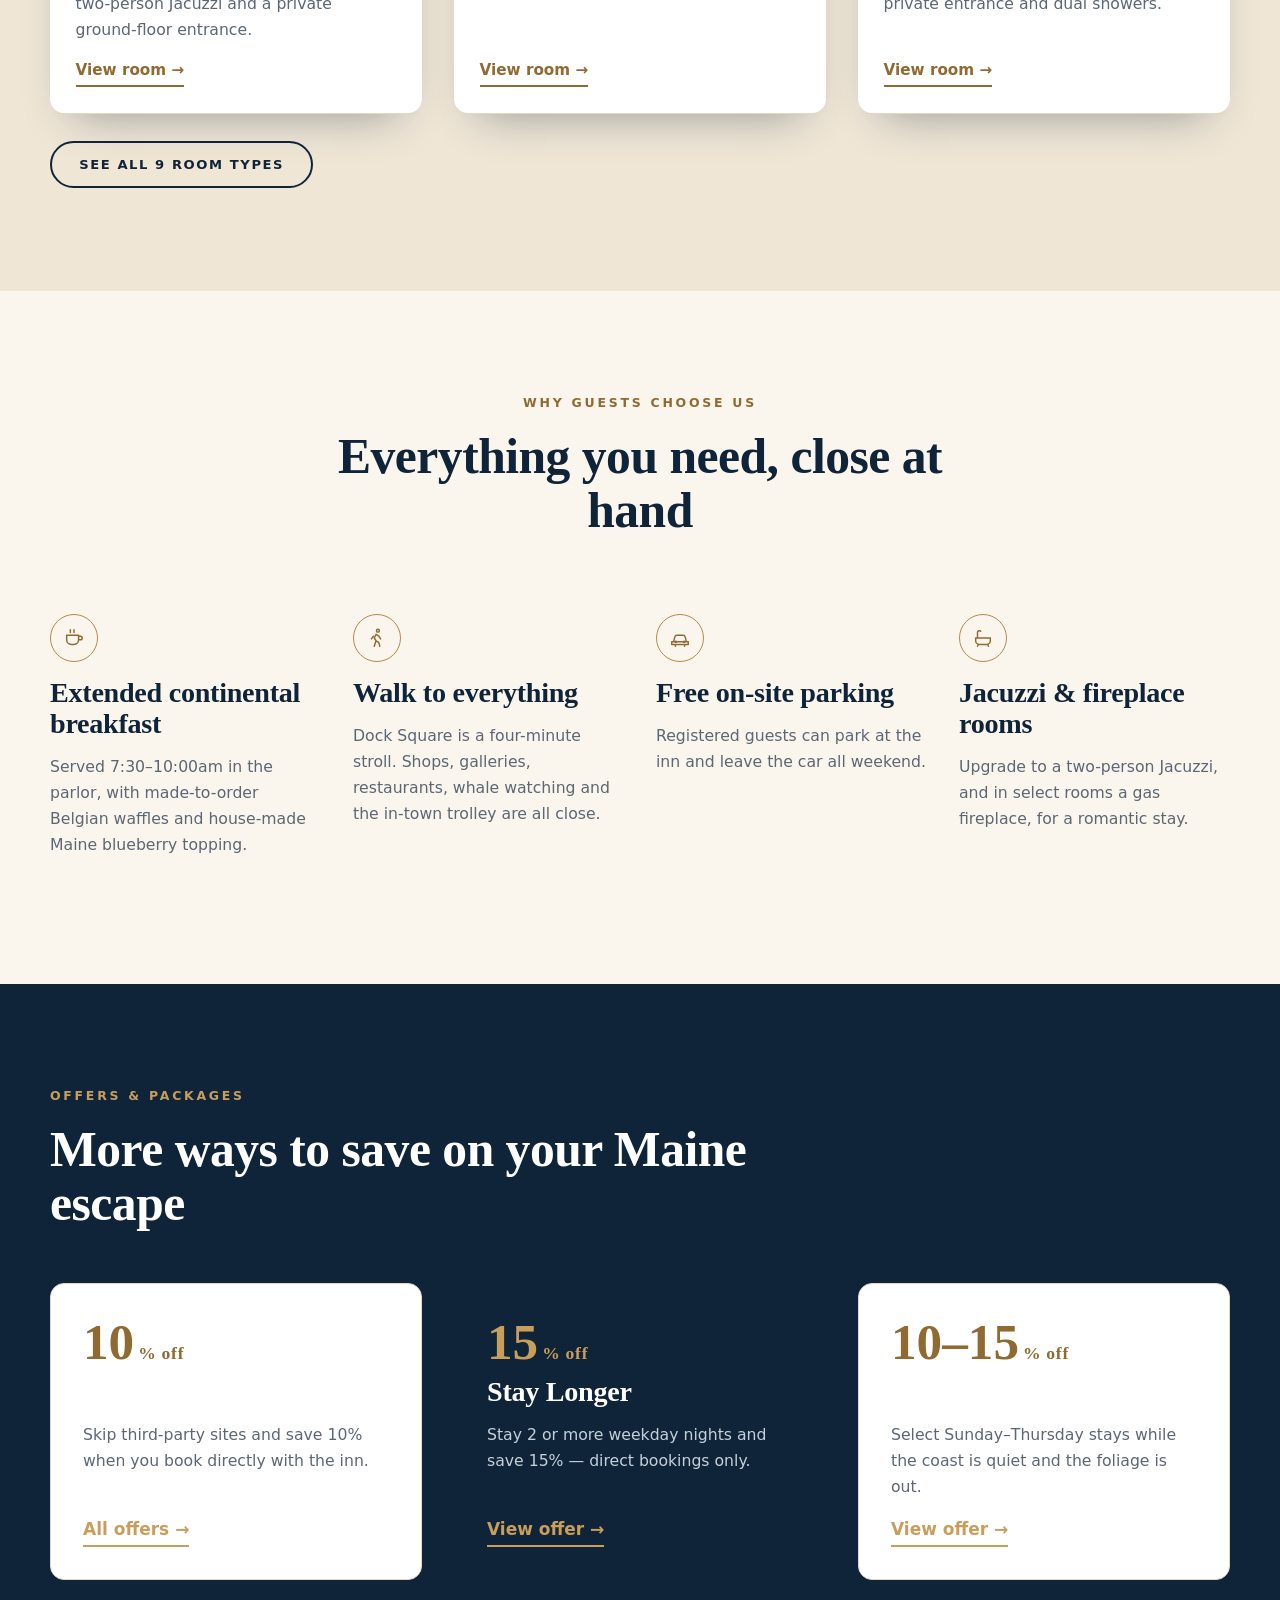
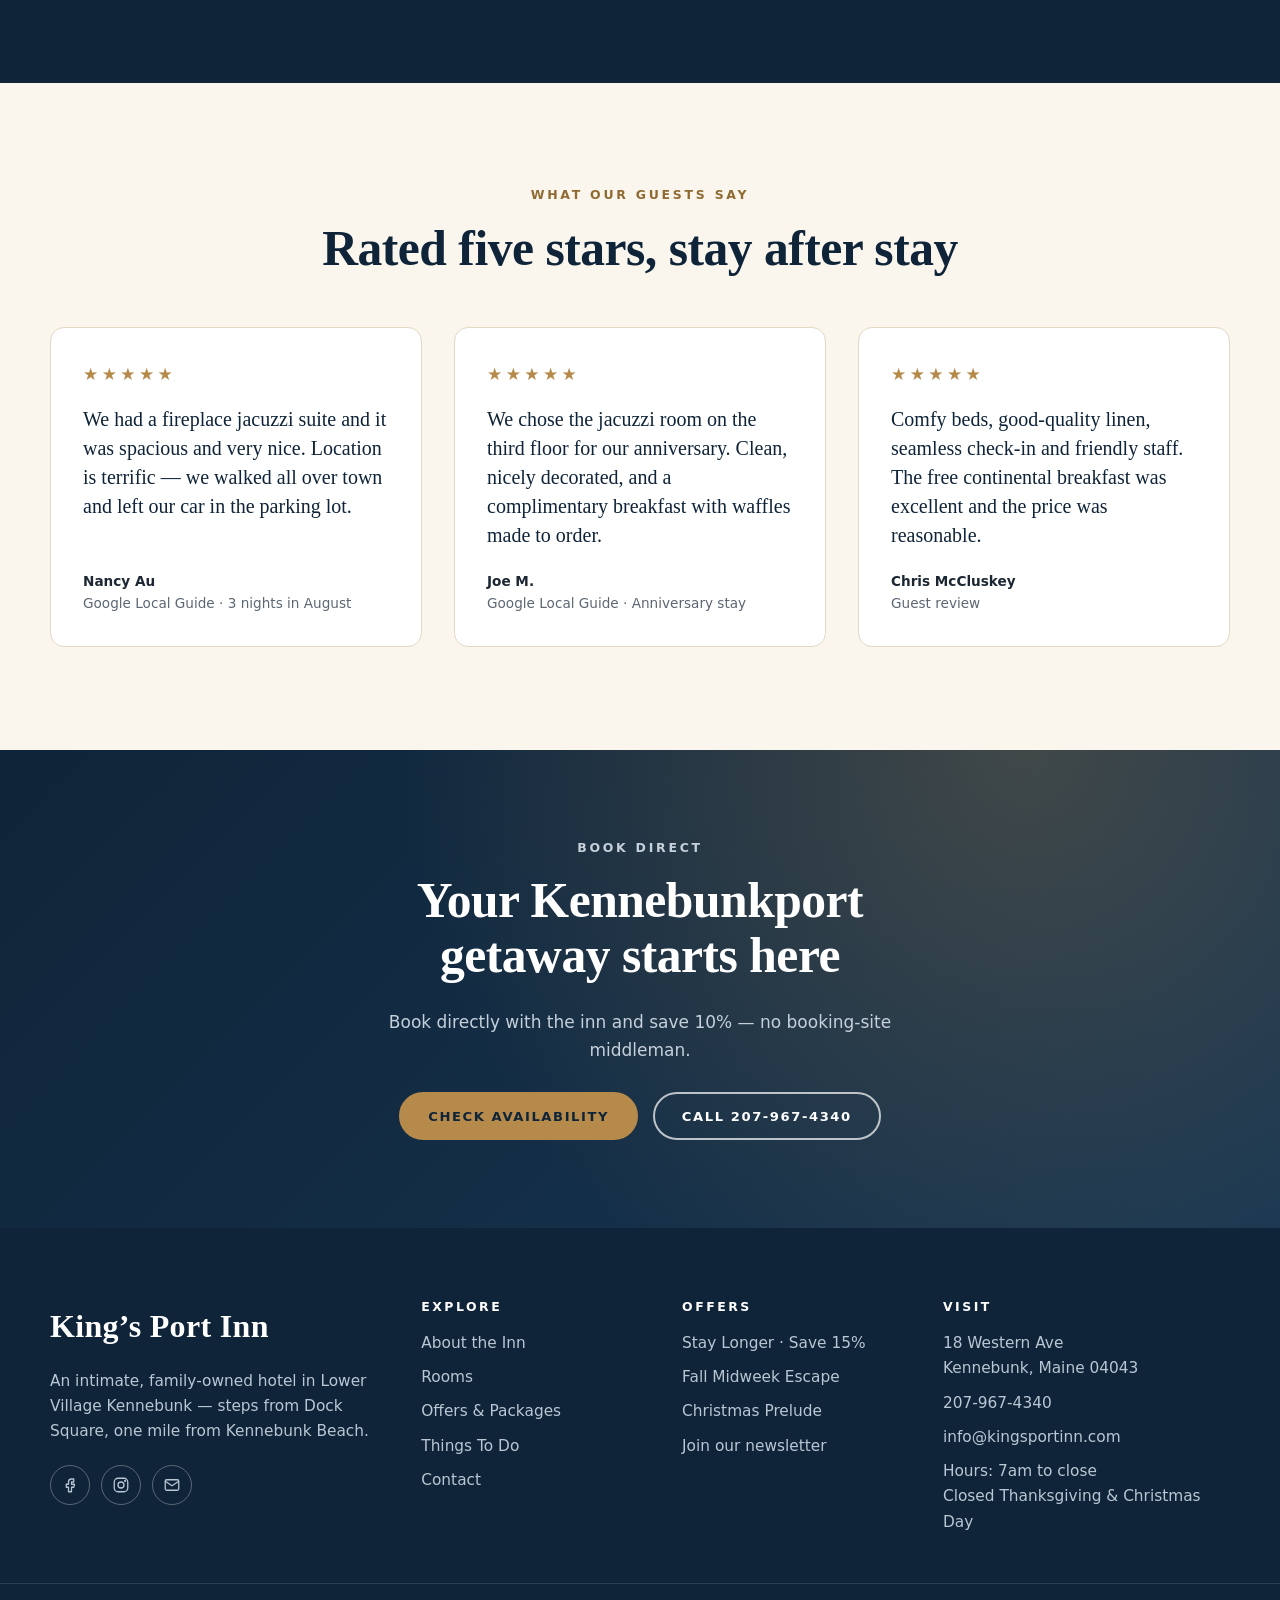
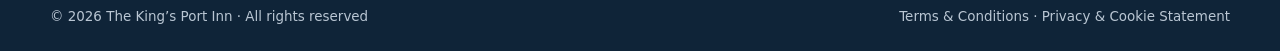
==== commit b31fdb35: "Update index.html" ====
--- a/index.html
+++ b/index.html
@@ -14,7 +14,7 @@
 <link rel="preconnect" href="https://fonts.googleapis.com">
 <link rel="preconnect" href="https://fonts.gstatic.com" crossorigin>
 <link href="https://fonts.googleapis.com/css2?family=Cormorant+Garamond:wght@500;600;700&family=Inter:wght@400;500;600&display=swap" rel="stylesheet">
-<link rel="stylesheet" href="assets/css/style.css">
+<link rel="stylesheet" href="style.css">
 <script type="application/ld+json">{"@context":"https://schema.org","@type":"Hotel","name":"King's Port Inn","address":{"@type":"PostalAddress","streetAddress":"18 Western Ave","addressLocality":"Kennebunk","addressRegion":"ME","postalCode":"04043","addressCountry":"US"},"telephone":"207-967-4340","email":"info@kingsportinn.com","image":"https://irp.cdn-website.com/731de917/dms3rep/multi/opt/318135925_655693882921466_4861542897009323347_n-1920w.jpg","url":"https://www.kingsportinn.com/"}</script>
 </head>
 <body>
--- a/style.css
+++ b/style.css
@@ -0,0 +1,377 @@
+/* King's Port Inn — redesign front-end
+   Coastal Maine: deep navy, warm cream, brass accents. */
+
+:root {
+  --navy: #0f2438;
+  --navy-2: #173653;
+  --ink: #1c2733;
+  --muted: #5c6773;
+  --cream: #faf6ee;
+  --sand: #efe6d6;
+  --line: #e3d8c3;
+  --white: #fff;
+  --brass: #b58a4a;
+  --brass-hi: #c99d5c;
+  --brass-d: #8f6a31;
+  --sea: #3f7d86;
+  --radius: 14px;
+  --shadow: 0 22px 44px -24px rgba(15, 36, 56, .45);
+  --serif: 'Cormorant Garamond', Georgia, 'Times New Roman', serif;
+  --sans: 'Inter', system-ui, -apple-system, 'Segoe UI', Roboto, sans-serif;
+  --container: 1180px;
+  --gutter: clamp(1.25rem, 4vw, 2.5rem);
+}
+
+*, *::before, *::after { box-sizing: border-box; }
+html { scroll-behavior: smooth; -webkit-text-size-adjust: 100%; }
+body {
+  margin: 0;
+  font-family: var(--sans);
+  font-size: 1.0625rem;
+  line-height: 1.65;
+  color: var(--ink);
+  background: var(--cream);
+  -webkit-font-smoothing: antialiased;
+}
+body.nav-open { overflow: hidden; }
+img { max-width: 100%; display: block; }
+a { color: inherit; }
+h1, h2, h3, h4 { font-family: var(--serif); font-weight: 600; line-height: 1.1; margin: 0 0 .5em; color: var(--navy); letter-spacing: -.01em; }
+h1 { font-size: clamp(2.6rem, 6.2vw, 5rem); }
+h2 { font-size: clamp(2rem, 4vw, 3.1rem); }
+h3 { font-size: clamp(1.45rem, 2.2vw, 1.85rem); }
+h4 { font-size: 1.25rem; }
+p { margin: 0 0 1em; }
+ul { margin: 0; padding: 0; }
+:focus-visible { outline: 3px solid var(--brass); outline-offset: 3px; border-radius: 4px; }
+
+.skip-link { position: absolute; left: -9999px; top: 0; background: var(--navy); color: #fff; padding: .75rem 1rem; z-index: 200; }
+.skip-link:focus { left: 1rem; top: 1rem; }
+
+.container { width: min(100% - 2 * var(--gutter), var(--container)); margin-inline: auto; }
+.container--narrow { width: min(100% - 2 * var(--gutter), 780px); margin-inline: auto; }
+.section { padding: clamp(3.5rem, 8vw, 6.5rem) 0; }
+.section--sand { background: var(--sand); }
+.section--navy { background: var(--navy); color: #e8edf2; }
+.section--navy h2, .section--navy h3, .section--navy h4 { color: #fff; }
+.center { text-align: center; }
+
+.eyebrow { font-size: .78rem; font-weight: 600; letter-spacing: .22em; text-transform: uppercase; color: var(--brass-d); margin: 0 0 1rem; }
+.eyebrow--light { color: var(--brass-hi); }
+.section--navy .eyebrow { color: var(--brass-hi); }
+.lead { font-size: clamp(1.1rem, 1.6vw, 1.3rem); color: var(--muted); max-width: 62ch; }
+.center .lead { margin-inline: auto; }
+.section-head { max-width: 720px; margin-bottom: clamp(2rem, 4vw, 3.25rem); }
+.section-head.center { margin-inline: auto; }
+.rule { width: 56px; height: 2px; background: var(--brass); border: 0; margin: 1.25rem 0; }
+.center .rule { margin-inline: auto; }
+
+/* Buttons */
+.btn {
+  display: inline-flex; align-items: center; justify-content: center; gap: .5rem;
+  padding: .95rem 1.7rem; border-radius: 999px; border: 2px solid var(--brass);
+  background: var(--brass); color: var(--navy); font: 600 .82rem/1 var(--sans);
+  letter-spacing: .12em; text-transform: uppercase; text-decoration: none; cursor: pointer;
+  transition: background .2s, color .2s, border-color .2s, transform .2s;
+}
+.btn:hover { background: var(--brass-hi); border-color: var(--brass-hi); transform: translateY(-2px); }
+.btn--ghost { background: transparent; color: #fff; border-color: rgba(255, 255, 255, .7); }
+.btn--ghost:hover { background: #fff; color: var(--navy); border-color: #fff; }
+.btn--dark { background: var(--navy); border-color: var(--navy); color: #fff; }
+.btn--dark:hover { background: var(--navy-2); border-color: var(--navy-2); }
+.btn--outline { background: transparent; color: var(--navy); border-color: var(--navy); }
+.btn--outline:hover { background: var(--navy); color: #fff; border-color: var(--navy); }
+.btn-row { display: flex; flex-wrap: wrap; gap: .9rem; margin-top: 1.75rem; }
+.center .btn-row { justify-content: center; }
+.link-arrow { font-weight: 600; text-decoration: none; color: var(--brass-d); border-bottom: 2px solid currentColor; padding-bottom: 2px; }
+.link-arrow::after { content: ' →'; }
+.section--navy .link-arrow { color: var(--brass-hi); }
+
+/* Header */
+.site-header { position: fixed; inset: 0 0 auto 0; z-index: 100; color: #fff; transition: background .3s, box-shadow .3s; }
+.site-header.is-scrolled, body.nav-open .site-header { background: var(--navy); box-shadow: 0 8px 24px -12px rgba(0, 0, 0, .5); }
+.topbar { font-size: .8rem; border-bottom: 1px solid rgba(255, 255, 255, .15); max-height: 44px; overflow: hidden; transition: max-height .3s, opacity .3s, border-color .3s; }
+.is-scrolled .topbar { max-height: 0; opacity: 0; border-color: transparent; }
+.topbar .container { display: flex; justify-content: space-between; gap: 1rem; padding: .6rem 0; }
+.topbar a { text-decoration: none; opacity: .9; }
+.topbar a:hover { opacity: 1; text-decoration: underline; }
+.topbar-contact { display: flex; gap: 1.5rem; }
+.topbar-note { opacity: .75; }
+.header-main { display: flex; align-items: center; justify-content: space-between; gap: 1.5rem; padding: .9rem 0; }
+.brand { text-decoration: none; display: flex; flex-direction: column; line-height: 1; color: #fff; }
+.brand-name { font-family: var(--serif); font-size: 1.85rem; font-weight: 700; letter-spacing: .01em; }
+.brand-sub { font-size: .62rem; letter-spacing: .32em; text-transform: uppercase; color: var(--brass-hi); margin-top: .3rem; }
+
+.nav-list { list-style: none; display: flex; align-items: center; gap: clamp(1rem, 2vw, 2rem); }
+.nav-list > li { position: relative; }
+.nav-list a, .nav-list button {
+  background: none; border: 0; color: inherit; font: 500 .9rem var(--sans); letter-spacing: .04em;
+  text-decoration: none; padding: .5rem 0; cursor: pointer; position: relative;
+}
+.nav-list a::after, .nav-list button::after {
+  content: ''; position: absolute; left: 0; right: 0; bottom: 2px; height: 2px; background: var(--brass);
+  transform: scaleX(0); transform-origin: left; transition: transform .25s;
+}
+.nav-list a:hover::after, .nav-list button:hover::after, .nav-list a[aria-current="page"]::after, .is-current > button::after { transform: scaleX(1); }
+.has-sub > button::before { content: none; }
+.has-sub > button { display: inline-flex; align-items: center; gap: .4rem; }
+.has-sub > button span.caret { width: 7px; height: 7px; border-right: 2px solid currentColor; border-bottom: 2px solid currentColor; transform: rotate(45deg) translateY(-2px); }
+.sub { list-style: none; position: absolute; top: 100%; left: -1rem; min-width: 240px; background: #fff; color: var(--ink); border-radius: var(--radius); box-shadow: var(--shadow); padding: .6rem; opacity: 0; visibility: hidden; transform: translateY(8px); transition: .2s; }
+.has-sub:hover .sub, .has-sub:focus-within .sub, .has-sub.is-open .sub { opacity: 1; visibility: visible; transform: none; }
+.sub a { display: block; padding: .65rem .9rem; border-radius: 8px; color: var(--ink); }
+.sub a:hover { background: var(--cream); }
+.sub a::after { display: none; }
+.header-cta { padding: .8rem 1.4rem; }
+.nav-toggle { display: none; background: none; border: 0; width: 44px; height: 44px; cursor: pointer; position: relative; }
+.nav-toggle span, .nav-toggle span::before, .nav-toggle span::after { content: ''; position: absolute; left: 10px; right: 10px; height: 2px; background: #fff; transition: .25s; }
+.nav-toggle span { top: 21px; }
+.nav-toggle span::before { top: -7px; left: 0; right: 0; }
+.nav-toggle span::after { top: 7px; left: 0; right: 0; }
+.nav-toggle[aria-expanded="true"] span { background: transparent; }
+.nav-toggle[aria-expanded="true"] span::before { top: 0; transform: rotate(45deg); }
+.nav-toggle[aria-expanded="true"] span::after { top: 0; transform: rotate(-45deg); }
+
+@media (max-width: 1020px) {
+  .topbar-note { display: none; }
+  .nav-toggle { display: block; }
+  .header-cta--desktop { display: none; }
+  .nav { position: fixed; inset: 0 0 0 auto; width: min(380px, 88vw); background: var(--navy); padding: 6.5rem 2rem 2rem; transform: translateX(100%); transition: transform .35s; overflow-y: auto; box-shadow: -20px 0 40px -20px rgba(0, 0, 0, .6); }
+  .nav.is-open { transform: none; }
+  .nav-list { flex-direction: column; align-items: stretch; gap: 0; }
+  .nav-list > li { border-bottom: 1px solid rgba(255, 255, 255, .12); }
+  .nav-list a, .nav-list button { display: flex; width: 100%; padding: 1rem 0; font-size: 1.05rem; }
+  .nav-list a::after, .nav-list button::after { display: none; }
+  .nav-list a[aria-current="page"] { color: var(--brass-hi); }
+  .sub { position: static; opacity: 1; visibility: visible; transform: none; background: transparent; box-shadow: none; padding: 0 0 .75rem 1rem; display: none; min-width: 0; }
+  .has-sub.is-open .sub { display: block; }
+  .has-sub:hover .sub { display: none; }
+  .has-sub.is-open:hover .sub { display: block; }
+  .sub a { color: #fff; padding: .6rem 0; font-size: .98rem; opacity: .85; }
+  .sub a:hover { background: transparent; opacity: 1; }
+  .nav-cta-mobile { display: block; margin-top: 1.5rem; }
+}
+@media (min-width: 1021px) { .nav-cta-mobile { display: none; } }
+
+/* Heroes */
+.hero, .page-hero {
+  position: relative; color: #fff; display: flex; flex-direction: column; justify-content: flex-end; align-items: stretch;
+  background: var(--navy) var(--hero-img) center / cover no-repeat;
+}
+.hero { min-height: 100svh; padding: 9rem 0 0; }
+.page-hero { min-height: 56vh; padding: 9.5rem 0 4rem; }
+.hero::before, .page-hero::before {
+  content: ''; position: absolute; inset: 0;
+  background: linear-gradient(180deg, rgba(15, 36, 56, .72) 0%, rgba(15, 36, 56, .35) 38%, rgba(15, 36, 56, .85) 100%);
+}
+.hero > *, .page-hero > * { position: relative; }
+.hero-inner { padding-bottom: 3rem; }
+.hero h1, .page-hero h1 { color: #fff; max-width: 15ch; }
+.page-hero h1 { max-width: 20ch; font-size: clamp(2.4rem, 5.4vw, 4.2rem); }
+.hero .lead, .page-hero .lead { color: rgba(255, 255, 255, .88); }
+.hero-facts { list-style: none; display: grid; grid-template-columns: repeat(4, 1fr); gap: 1px; background: rgba(255, 255, 255, .2); border-radius: var(--radius) var(--radius) 0 0; overflow: hidden; width: min(100% - 2 * var(--gutter), var(--container)); margin-inline: auto; }
+.hero-facts li { background: rgba(15, 36, 56, .78); backdrop-filter: blur(6px); padding: 1.2rem 1.4rem; font-size: .92rem; }
+.hero-facts strong { display: block; font-family: var(--serif); font-size: 1.7rem; font-weight: 600; color: var(--brass-hi); line-height: 1.1; }
+@media (max-width: 760px) {
+  .hero { padding-top: 7.5rem; }
+  .hero-inner { padding-bottom: 2rem; }
+  .hero-facts { grid-template-columns: 1fr 1fr; }
+  .hero-facts li { padding: 1rem; font-size: .85rem; }
+  .hero-facts strong { font-size: 1.45rem; }
+  .hero .btn-row .btn { flex: 1 1 100%; }
+}
+.crumbs { font-size: .82rem; letter-spacing: .08em; text-transform: uppercase; opacity: .85; margin-bottom: 1rem; }
+.crumbs a { text-decoration: none; }
+.crumbs a:hover { text-decoration: underline; }
+
+/* Layout helpers */
+.split { display: grid; grid-template-columns: 1fr 1fr; gap: clamp(2rem, 6vw, 5rem); align-items: center; }
+.split--rev > :first-child { order: 2; }
+@media (max-width: 880px) { .split { grid-template-columns: 1fr; } .split--rev > :first-child { order: 0; } }
+.frame { position: relative; }
+.frame img { border-radius: var(--radius); box-shadow: var(--shadow); width: 100%; aspect-ratio: 4 / 3; object-fit: cover; }
+.frame::after { content: ''; position: absolute; inset: 18px -18px -18px 18px; border: 2px solid var(--brass); border-radius: var(--radius); z-index: -1; }
+@media (max-width: 880px) { .frame::after { inset: 12px -10px -12px 10px; } }
+.grid { display: grid; gap: clamp(1.25rem, 2.5vw, 2rem); }
+.grid--2 { grid-template-columns: repeat(2, 1fr); }
+.grid--3 { grid-template-columns: repeat(3, 1fr); }
+.grid--4 { grid-template-columns: repeat(4, 1fr); }
+@media (max-width: 980px) { .grid--3, .grid--4 { grid-template-columns: repeat(2, 1fr); } }
+@media (max-width: 640px) { .grid--2, .grid--3, .grid--4 { grid-template-columns: 1fr; } }
+
+/* Cards */
+.card { background: #fff; border-radius: var(--radius); overflow: hidden; box-shadow: 0 1px 0 var(--line), var(--shadow); display: flex; flex-direction: column; transition: transform .3s, box-shadow .3s; }
+.card:hover { transform: translateY(-6px); }
+.card-img { aspect-ratio: 4 / 3; overflow: hidden; }
+.card-img img { width: 100%; height: 100%; object-fit: cover; transition: transform .6s; }
+.card:hover .card-img img { transform: scale(1.06); }
+.card-body { padding: 1.6rem; display: flex; flex-direction: column; flex: 1; }
+.card-body h3 { margin-bottom: .4rem; }
+.card-body p { color: var(--muted); font-size: .98rem; }
+.card-body .link-arrow { margin-top: auto; align-self: flex-start; font-size: .95rem; }
+.tag-row { display: flex; flex-wrap: wrap; gap: .4rem; margin: .25rem 0 1rem; padding: 0; list-style: none; }
+.tag { font-size: .74rem; font-weight: 600; letter-spacing: .06em; padding: .35rem .7rem; border-radius: 999px; background: var(--sand); color: var(--navy); }
+.tag--accent { background: var(--navy); color: #fff; }
+
+.feature { padding: 1.5rem 0; }
+.feature .ico { width: 48px; height: 48px; border-radius: 50%; border: 1.5px solid var(--brass); display: grid; place-items: center; color: var(--brass-d); margin-bottom: 1rem; }
+.feature .ico svg { width: 22px; height: 22px; stroke: currentColor; fill: none; stroke-width: 1.6; stroke-linecap: round; stroke-linejoin: round; }
+.section--navy .feature .ico { color: var(--brass-hi); border-color: var(--brass-hi); }
+.feature p { color: var(--muted); font-size: .98rem; margin: 0; }
+.section--navy .feature p { color: #c5d0db; }
+
+/* Offer cards */
+.offer { background: #fff; border-radius: var(--radius); padding: 2rem; border: 1px solid var(--line); display: flex; flex-direction: column; position: relative; transition: transform .3s, box-shadow .3s; }
+.offer:hover { transform: translateY(-6px); box-shadow: var(--shadow); }
+.offer-badge { font-family: var(--serif); font-size: 3.2rem; font-weight: 700; line-height: 1; color: var(--brass-d); margin-bottom: .6rem; }
+.offer-badge small { font-size: 1.1rem; font-weight: 600; letter-spacing: .04em; margin-left: .25rem; }
+.offer p { color: var(--muted); font-size: .98rem; }
+.offer .link-arrow { margin-top: auto; align-self: flex-start; }
+.offer--featured { background: var(--navy); border-color: var(--navy); color: #d5dde6; }
+.offer--featured h3 { color: #fff; }
+.offer--featured p { color: #c5d0db; }
+.offer--featured .offer-badge { color: var(--brass-hi); }
+.offer--featured .link-arrow { color: var(--brass-hi); }
+.fine { font-size: .84rem; color: var(--muted); }
+.section--navy .fine { color: #aab8c6; }
+
+/* Steps */
+.steps { list-style: none; counter-reset: s; display: grid; grid-template-columns: repeat(3, 1fr); gap: 1.5rem; }
+.steps li { counter-increment: s; background: #fff; border: 1px solid var(--line); border-radius: var(--radius); padding: 1.75rem; position: relative; }
+.steps li::before { content: '0' counter(s); font-family: var(--serif); font-size: 2.6rem; color: var(--brass); font-weight: 600; display: block; line-height: 1; margin-bottom: .6rem; }
+.steps h3 { font-size: 1.4rem; }
+.steps p { color: var(--muted); font-size: .96rem; margin: 0; }
+@media (max-width: 880px) { .steps { grid-template-columns: repeat(2, 1fr); } }
+@media (max-width: 560px) { .steps { grid-template-columns: 1fr; } }
+.timeline { list-style: none; border-left: 2px solid var(--brass); margin: 0 0 0 .5rem; padding: 0 0 0 2rem; }
+.timeline li { position: relative; padding-bottom: 2rem; }
+.timeline li::before { content: ''; position: absolute; left: calc(-2rem - 7px); top: .5rem; width: 12px; height: 12px; border-radius: 50%; background: var(--brass); box-shadow: 0 0 0 5px var(--cream); }
+.timeline strong { display: block; font-size: .78rem; letter-spacing: .2em; text-transform: uppercase; color: var(--brass-d); }
+.timeline span { font-family: var(--serif); font-size: 1.4rem; color: var(--navy); }
+
+/* Testimonials */
+.quote { background: #fff; border: 1px solid var(--line); border-radius: var(--radius); padding: 2rem; display: flex; flex-direction: column; }
+.stars { color: var(--brass); letter-spacing: .2em; margin-bottom: 1rem; }
+.quote blockquote { margin: 0 0 1.25rem; font-family: var(--serif); font-size: 1.25rem; line-height: 1.45; color: var(--navy); }
+.quote cite { margin-top: auto; font-style: normal; font-size: .85rem; color: var(--muted); }
+.quote cite strong { color: var(--ink); display: block; }
+
+/* CTA band */
+.cta-band { background: linear-gradient(135deg, var(--navy) 0%, var(--navy-2) 100%); color: #fff; text-align: center; padding: clamp(3.5rem, 7vw, 5.5rem) 0; position: relative; overflow: hidden; }
+.cta-band::before { content: ''; position: absolute; inset: 0; background: radial-gradient(circle at 80% 0%, rgba(181, 138, 74, .28), transparent 55%); }
+.cta-band .container { position: relative; }
+.cta-band h2 { color: #fff; max-width: 18ch; margin-inline: auto; }
+.cta-band p { color: #c5d0db; max-width: 54ch; margin-inline: auto; }
+.cta-band .btn-row { justify-content: center; }
+
+/* Rooms */
+.amenity-bar { display: grid; grid-template-columns: repeat(auto-fit, minmax(170px, 1fr)); gap: 1rem; list-style: none; padding: 1.5rem; background: #fff; border-radius: var(--radius); border: 1px solid var(--line); margin-top: -3.5rem; position: relative; z-index: 2; box-shadow: var(--shadow); }
+.amenity-bar li { display: flex; align-items: center; gap: .7rem; font-size: .92rem; font-weight: 500; }
+.amenity-bar svg { width: 22px; height: 22px; flex: none; stroke: var(--brass-d); fill: none; stroke-width: 1.6; stroke-linecap: round; stroke-linejoin: round; }
+.room { display: grid; grid-template-columns: 1.15fr 1fr; gap: clamp(1.5rem, 4vw, 3.5rem); align-items: center; padding: clamp(2rem, 5vw, 3.5rem) 0; border-bottom: 1px solid var(--line); scroll-margin-top: 110px; }
+.room:last-child { border-bottom: 0; }
+.room:nth-child(even) .slider { order: 2; }
+@media (max-width: 880px) { .room { grid-template-columns: 1fr; } .room:nth-child(even) .slider { order: 0; } }
+.room-info .floor { font-size: .78rem; letter-spacing: .2em; text-transform: uppercase; color: var(--brass-d); font-weight: 600; margin-bottom: .5rem; }
+.room-info p { color: var(--muted); }
+.spec { list-style: none; margin: 1.25rem 0 1.5rem; display: grid; gap: .55rem; }
+.spec li { display: flex; gap: .7rem; align-items: baseline; font-size: .98rem; padding-bottom: .55rem; border-bottom: 1px dashed var(--line); }
+.spec li span:first-child { min-width: 92px; font-size: .74rem; font-weight: 600; letter-spacing: .14em; text-transform: uppercase; color: var(--brass-d); }
+.room-nav { display: flex; flex-wrap: wrap; gap: .6rem; justify-content: center; margin-bottom: 1rem; }
+.room-nav a { text-decoration: none; font-size: .82rem; font-weight: 600; padding: .55rem 1rem; border-radius: 999px; border: 1.5px solid var(--line); background: #fff; transition: .2s; }
+.room-nav a:hover { border-color: var(--brass); background: var(--sand); }
+
+/* Slider */
+.slider { position: relative; border-radius: var(--radius); overflow: hidden; box-shadow: var(--shadow); background: var(--sand); }
+.slides { display: flex; overflow-x: auto; scroll-snap-type: x mandatory; scrollbar-width: none; scroll-behavior: smooth; }
+.slides::-webkit-scrollbar { display: none; }
+.slides img { flex: 0 0 100%; width: 100%; aspect-ratio: 4 / 3; object-fit: cover; scroll-snap-align: start; }
+.slider-btn { position: absolute; top: 50%; transform: translateY(-50%); width: 44px; height: 44px; border-radius: 50%; border: 0; background: rgba(255, 255, 255, .92); color: var(--navy); cursor: pointer; font-size: 1.2rem; line-height: 1; display: grid; place-items: center; box-shadow: 0 6px 16px -6px rgba(0, 0, 0, .4); transition: .2s; }
+.slider-btn:hover { background: #fff; transform: translateY(-50%) scale(1.08); }
+.slider-btn--prev { left: 12px; }
+.slider-btn--next { right: 12px; }
+.slider-count { position: absolute; right: 12px; bottom: 12px; background: rgba(15, 36, 56, .78); color: #fff; font-size: .75rem; padding: .3rem .7rem; border-radius: 999px; letter-spacing: .06em; }
+.slider.is-single .slider-btn, .slider.is-single .slider-count { display: none; }
+
+/* Gallery */
+.gallery { columns: 3 280px; column-gap: 1rem; }
+.gallery a { display: block; margin-bottom: 1rem; border-radius: 10px; overflow: hidden; position: relative; break-inside: avoid; }
+.gallery img { width: 100%; transition: transform .5s; }
+.gallery a:hover img { transform: scale(1.05); }
+.gallery a::after { content: '+'; position: absolute; inset: auto 12px 12px auto; width: 36px; height: 36px; border-radius: 50%; background: rgba(255, 255, 255, .92); color: var(--navy); display: grid; place-items: center; font-size: 1.3rem; opacity: 0; transition: .25s; }
+.gallery a:hover::after { opacity: 1; }
+.lightbox { position: fixed; inset: 0; z-index: 300; background: rgba(8, 18, 28, .94); display: none; align-items: center; justify-content: center; padding: 2rem; }
+.lightbox.is-open { display: flex; }
+.lightbox img { max-height: 86vh; max-width: min(94vw, 1200px); border-radius: 8px; }
+.lightbox button { position: absolute; background: rgba(255, 255, 255, .14); border: 0; color: #fff; width: 48px; height: 48px; border-radius: 50%; font-size: 1.5rem; cursor: pointer; }
+.lightbox button:hover { background: rgba(255, 255, 255, .3); }
+.lb-close { top: 1.25rem; right: 1.25rem; }
+.lb-prev { left: 1.25rem; top: 50%; }
+.lb-next { right: 1.25rem; top: 50%; }
+
+/* Activities */
+.place { display: grid; grid-template-columns: 1fr 1fr; gap: clamp(1.5rem, 4vw, 3.5rem); align-items: center; padding: 2.5rem 0; }
+.place img { border-radius: var(--radius); aspect-ratio: 3 / 2; object-fit: cover; width: 100%; box-shadow: var(--shadow); }
+.place:nth-child(even) img { order: 2; }
+@media (max-width: 880px) { .place { grid-template-columns: 1fr; } .place:nth-child(even) img { order: 0; } }
+.place p { color: var(--muted); }
+.place-card { background: #fff; border: 1px solid var(--line); border-radius: var(--radius); padding: 1.6rem; transition: .3s; }
+.place-card:hover { border-color: var(--brass); transform: translateY(-4px); box-shadow: var(--shadow); }
+.place-card h3 { font-size: 1.4rem; }
+.place-card p { color: var(--muted); font-size: .96rem; margin: 0; }
+.place-card .meta { font-size: .72rem; letter-spacing: .18em; text-transform: uppercase; color: var(--brass-d); font-weight: 600; margin-bottom: .6rem; display: block; }
+
+/* Contact */
+.contact-grid { display: grid; grid-template-columns: 1.2fr 1fr; gap: clamp(2rem, 5vw, 4rem); }
+@media (max-width: 920px) { .contact-grid { grid-template-columns: 1fr; } }
+.form { background: #fff; border: 1px solid var(--line); border-radius: var(--radius); padding: clamp(1.5rem, 3vw, 2.5rem); box-shadow: var(--shadow); }
+.form-row { display: grid; grid-template-columns: 1fr 1fr; gap: 1rem; }
+@media (max-width: 560px) { .form-row { grid-template-columns: 1fr; } }
+.field { margin-bottom: 1.1rem; }
+.field label { display: block; font-size: .78rem; font-weight: 600; letter-spacing: .12em; text-transform: uppercase; color: var(--navy); margin-bottom: .4rem; }
+.field input, .field textarea { width: 100%; font: inherit; padding: .85rem 1rem; border: 1.5px solid var(--line); border-radius: 10px; background: var(--cream); color: var(--ink); transition: .2s; }
+.field input:focus, .field textarea:focus { outline: none; border-color: var(--brass); background: #fff; box-shadow: 0 0 0 4px rgba(181, 138, 74, .2); }
+.field textarea { min-height: 150px; resize: vertical; }
+.form-status { display: none; padding: .9rem 1.1rem; border-radius: 10px; margin-top: 1rem; font-size: .96rem; }
+.form-status.is-visible { display: block; }
+.form-status--ok { background: #e6f2ea; color: #1f5a36; }
+.form-status--err { background: #fbe9e7; color: #8a2a1d; }
+.info-card { background: var(--navy); color: #d5dde6; border-radius: var(--radius); padding: clamp(1.5rem, 3vw, 2.25rem); }
+.info-card h3 { color: #fff; }
+.info-list { list-style: none; display: grid; gap: 1.1rem; margin: 1.25rem 0 0; }
+.info-list li { display: grid; grid-template-columns: 24px 1fr; gap: .9rem; align-items: start; }
+.info-list svg { width: 22px; height: 22px; stroke: var(--brass-hi); fill: none; stroke-width: 1.6; stroke-linecap: round; stroke-linejoin: round; margin-top: 3px; }
+.info-list a { text-decoration: none; }
+.info-list a:hover { text-decoration: underline; }
+.map { margin-top: 2rem; border-radius: var(--radius); overflow: hidden; box-shadow: var(--shadow); border: 0; width: 100%; height: 420px; display: block; }
+
+/* Policy */
+.policy { background: #fff; border: 1px solid var(--line); border-left: 4px solid var(--brass); border-radius: var(--radius); padding: 1.5rem 1.75rem; }
+.policy h3 { font-size: 1.3rem; }
+.policy p { margin: 0; color: var(--muted); font-size: .96rem; }
+
+/* Footer */
+.site-footer { background: var(--navy); color: #b9c6d3; padding: 4.5rem 0 0; font-size: .96rem; }
+.footer-grid { display: grid; grid-template-columns: 1.5fr 1fr 1fr 1.3fr; gap: 2.5rem; padding-bottom: 3rem; }
+@media (max-width: 980px) { .footer-grid { grid-template-columns: 1fr 1fr; } }
+@media (max-width: 560px) { .footer-grid { grid-template-columns: 1fr; } }
+.site-footer h4 { color: #fff; font-family: var(--sans); font-size: .78rem; letter-spacing: .2em; text-transform: uppercase; font-weight: 600; margin-bottom: 1.1rem; }
+.site-footer ul { list-style: none; display: grid; gap: .55rem; }
+.site-footer a { text-decoration: none; }
+.site-footer a:hover { color: #fff; text-decoration: underline; }
+.footer-brand .brand-name { font-size: 2rem; color: #fff; }
+.footer-brand p { margin-top: 1rem; max-width: 34ch; }
+.social { display: flex; gap: .7rem; margin-top: 1.25rem; }
+.social a { width: 40px; height: 40px; border-radius: 50%; border: 1px solid rgba(255, 255, 255, .3); display: grid; place-items: center; transition: .2s; }
+.social a:hover { background: var(--brass); border-color: var(--brass); color: var(--navy); }
+.social svg { width: 18px; height: 18px; fill: none; stroke: currentColor; stroke-width: 1.7; stroke-linecap: round; stroke-linejoin: round; }
+.footer-bottom { border-top: 1px solid rgba(255, 255, 255, .12); padding: 1.4rem 0; font-size: .84rem; }
+.footer-bottom .container { display: flex; flex-wrap: wrap; justify-content: space-between; gap: .75rem; }
+
+/* Reveal */
+.js .reveal { opacity: 0; transform: translateY(22px); transition: opacity .8s ease, transform .8s ease; }
+.js .reveal.is-visible { opacity: 1; transform: none; }
+@media (prefers-reduced-motion: reduce) {
+  html { scroll-behavior: auto; }
+  *, *::before, *::after { transition-duration: .01ms !important; animation-duration: .01ms !important; }
+  .js .reveal { opacity: 1; transform: none; }
+}
